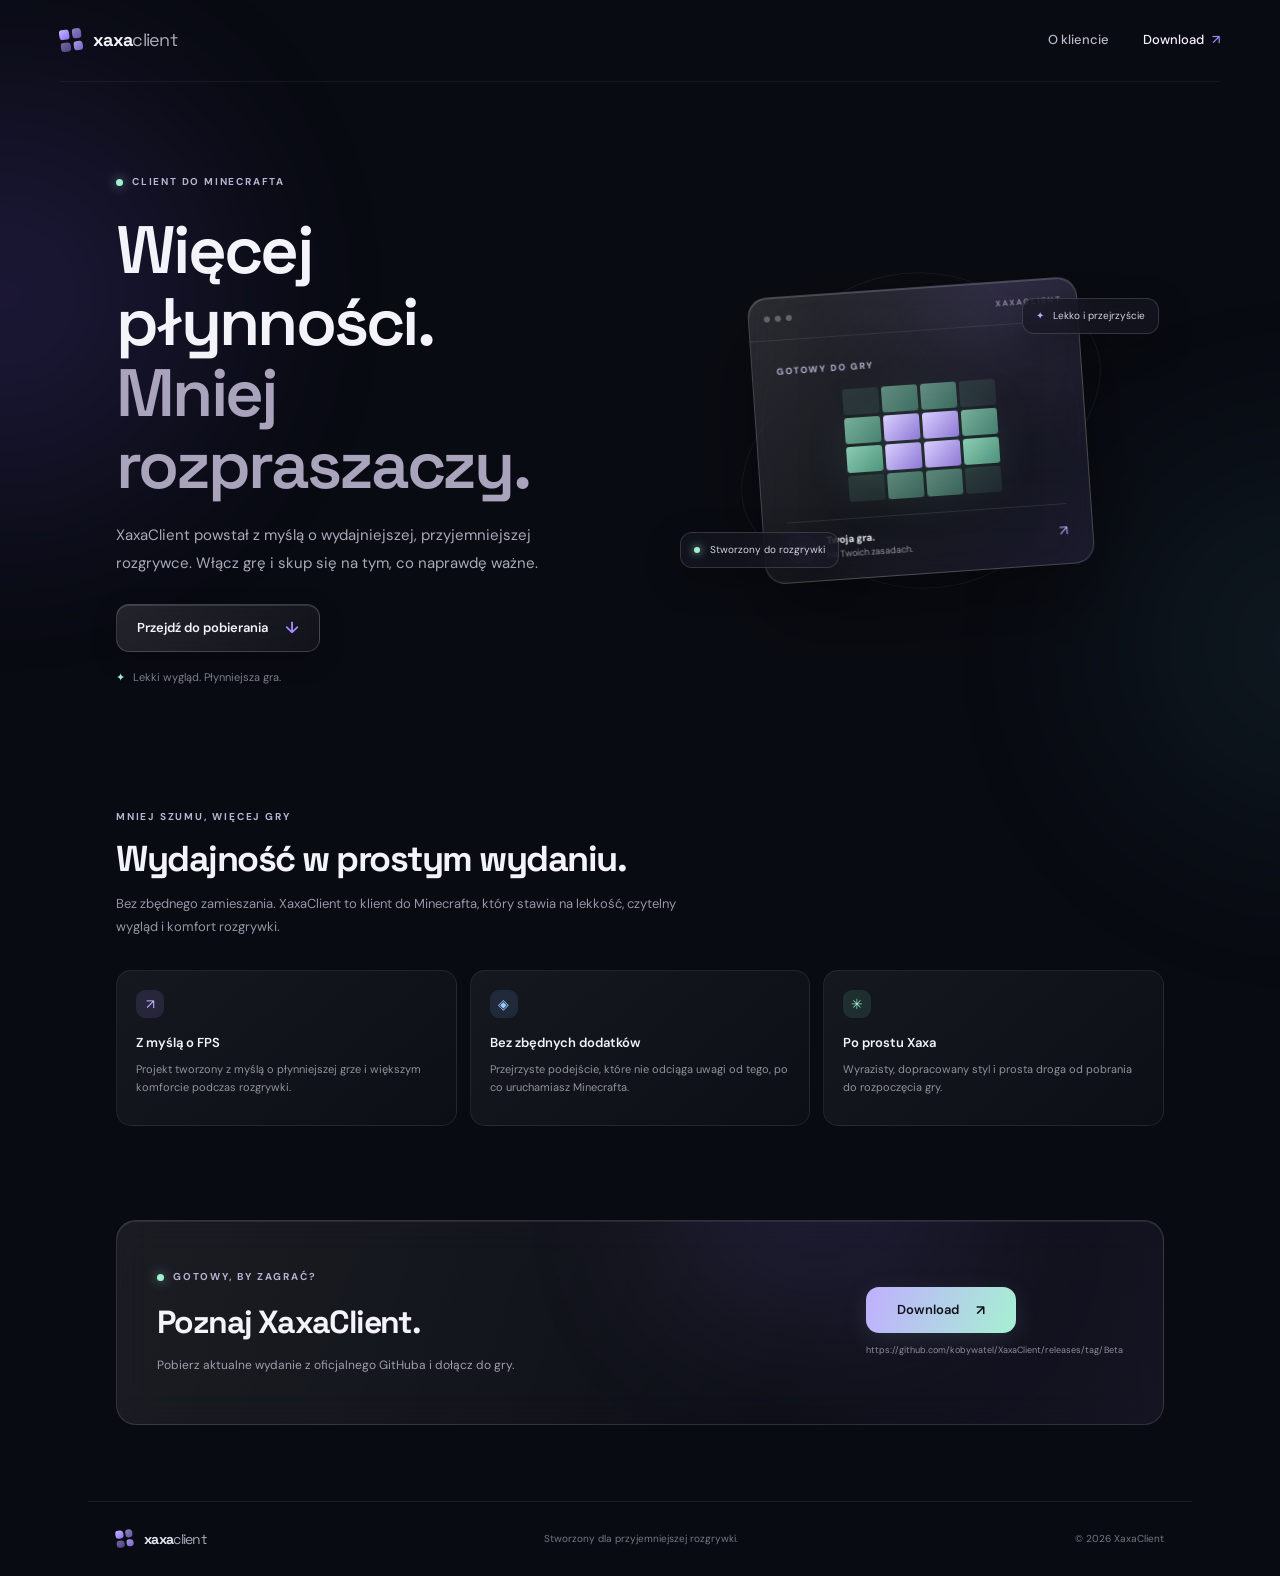
==== index.html @ 5697d846 "Add polished XaxaClient landing page" ====
<!doctype html>
<html lang="pl">
<head>
  <meta charset="utf-8">
  <meta name="viewport" content="width=device-width, initial-scale=1">
  <meta name="theme-color" content="#090b12">
  <meta name="description" content="XaxaClient — lekki client do Minecrafta stworzony z myślą o płynniejszej rozgrywce i wydajności.">
  <title>XaxaClient — płynniejsza strona Minecrafta</title>
  <link rel="preconnect" href="https://fonts.googleapis.com">
  <link rel="preconnect" href="https://fonts.gstatic.com" crossorigin>
  <link href="https://fonts.googleapis.com/css2?family=DM+Sans:wght@400;500;600;700&family=Space+Grotesk:wght@400;500;600;700&display=swap" rel="stylesheet">
  <link rel="stylesheet" href="styles.css">
</head>
<body>
  <div class="ambient ambient-one" aria-hidden="true"></div>
  <div class="ambient ambient-two" aria-hidden="true"></div>

  <header class="topbar">
    <a class="brand" href="#home" aria-label="XaxaClient — strona główna">
      <span class="brand-mark" aria-hidden="true"><span></span><span></span><span></span><span></span></span>
      <span>xaxa<span class="brand-light">client</span></span>
    </a>
    <nav class="navigation" aria-label="Nawigacja główna">
      <a href="#about">O kliencie</a>
      <a class="nav-download" href="#download">Download <span aria-hidden="true">↗</span></a>
    </nav>
  </header>

  <main id="home">
    <section class="hero page-wrap" aria-labelledby="hero-title">
      <div class="hero-copy">
        <div class="eyebrow"><span class="status-dot"></span> CLIENT DO MINECRAFTA</div>
        <h1 id="hero-title">Więcej płynności.<br><span>Mniej rozpraszaczy.</span></h1>
        <p class="hero-description">XaxaClient powstał z myślą o wydajniejszej, przyjemniejszej rozgrywce. Włącz grę i skup się na tym, co naprawdę ważne.</p>
        <a class="button button-glass" href="#download">Przejdź do pobierania <span aria-hidden="true">↓</span></a>
        <p class="hero-note"><span aria-hidden="true">✦</span> Lekki wygląd. Płynniejsza gra.</p>
      </div>

      <div class="visual" aria-label="Abstrakcyjna ilustracja interfejsu XaxaClient">
        <div class="orbit orbit-a"></div>
        <div class="orbit orbit-b"></div>
        <div class="glass-card">
          <div class="window-bar"><span></span><span></span><span></span><div class="window-label">XAXACLIENT</div></div>
          <div class="card-content">
            <div class="mini-kicker">GOTOWY DO GRY</div>
            <div class="pixel-art" aria-hidden="true">
              <span class="pixel p1"></span><span class="pixel p2"></span><span class="pixel p3"></span><span class="pixel p4"></span>
              <span class="pixel p5"></span><span class="pixel p6"></span><span class="pixel p7"></span><span class="pixel p8"></span>
              <span class="pixel p9"></span><span class="pixel p10"></span><span class="pixel p11"></span><span class="pixel p12"></span>
              <span class="pixel p13"></span><span class="pixel p14"></span><span class="pixel p15"></span><span class="pixel p16"></span>
            </div>
            <div class="card-caption"><span class="caption-icon">✳</span><span><strong>Twoja gra.</strong><br>Na Twoich zasadach.</span><span class="caption-arrow">↗</span></div>
          </div>
        </div>
        <div class="float-chip chip-top"><span class="chip-spark">✦</span> Lekko i przejrzyście</div>
        <div class="float-chip chip-bottom"><span class="chip-dot"></span> Stworzony do rozgrywki</div>
      </div>
    </section>

    <section class="about page-wrap" id="about" aria-labelledby="about-title">
      <div class="section-heading">
        <div class="eyebrow">MNIEJ SZUMU, WIĘCEJ GRY</div>
        <h2 id="about-title">Wydajność w prostym wydaniu.</h2>
        <p>Bez zbędnego zamieszania. XaxaClient to klient do Minecrafta, który stawia na lekkość, czytelny wygląd i komfort rozgrywki.</p>
      </div>
      <div class="feature-grid">
        <article class="feature-card"><span class="feature-icon icon-purple">↗</span><h3>Z myślą o FPS</h3><p>Projekt tworzony z myślą o płynniejszej grze i większym komforcie podczas rozgrywki.</p></article>
        <article class="feature-card"><span class="feature-icon icon-blue">◈</span><h3>Bez zbędnych dodatków</h3><p>Przejrzyste podejście, które nie odciąga uwagi od tego, po co uruchamiasz Minecrafta.</p></article>
        <article class="feature-card"><span class="feature-icon icon-green">✳</span><h3>Po prostu Xaxa</h3><p>Wyrazisty, dopracowany styl i prosta droga od pobrania do rozpoczęcia gry.</p></article>
      </div>
    </section>

    <section class="download-section page-wrap" id="download" aria-labelledby="download-title">
      <div class="download-panel">
        <div class="download-glow" aria-hidden="true"></div>
        <div class="download-copy">
          <div class="eyebrow"><span class="status-dot"></span> GOTOWY, BY ZAGRAĆ?</div>
          <h2 id="download-title">Poznaj XaxaClient.</h2>
          <p>Pobierz aktualne wydanie z oficjalnego GitHuba i dołącz do gry.</p>
        </div>
        <div class="download-action">
          <a class="button button-primary" href="https://github.com/kobywatel/XaxaClient/releases/tag/Beta" target="_blank" rel="noopener noreferrer">Download <span aria-hidden="true">↗</span></a>
          <a class="release-link" href="https://github.com/kobywatel/XaxaClient/releases/tag/Beta" target="_blank" rel="noopener noreferrer">https://github.com/kobywatel/XaxaClient/releases/tag/Beta</a>
        </div>
      </div>
    </section>
  </main>

  <footer class="footer page-wrap"><a class="brand footer-brand" href="#home"><span class="brand-mark" aria-hidden="true"><span></span><span></span><span></span><span></span></span><span>xaxa<span class="brand-light">client</span></span></a><span>Stworzony dla przyjemniejszej rozgrywki.</span><span>© 2026 XaxaClient</span></footer>
</body>
</html>
---- styles.css ----
@import url('https://fonts.googleapis.com/css2?family=DM+Sans:wght@400;500;600;700&family=Space+Grotesk:wght@400;500;600;700&display=swap');

:root{color-scheme:dark;--bg:#090b12;--text:#f4f3fa;--muted:#a3a2b3;--line:rgba(255,255,255,.09);--violet:#a88bff;--mint:#a1f2cf}
*{box-sizing:border-box}
html{scroll-behavior:smooth;scroll-padding-top:100px}
body{margin:0;min-width:320px;background:var(--bg);color:var(--text);font-family:'DM Sans',sans-serif;line-height:1.6;overflow-x:hidden}
body::before{position:fixed;inset:0;z-index:-1;background-image:radial-gradient(rgba(255,255,255,.1) .65px,transparent .65px);background-size:22px 22px;opacity:.14;content:"";pointer-events:none}
a{color:inherit;text-decoration:none}
.ambient{position:absolute;z-index:-1;pointer-events:none;filter:blur(100px);border-radius:50%;opacity:.18}
.ambient-one{width:410px;height:410px;background:#7254da;top:90px;left:-200px}
.ambient-two{width:370px;height:370px;background:#397c88;top:460px;right:-210px;opacity:.12}
.topbar{height:82px;max-width:1160px;margin:auto;padding:0 28px;display:flex;align-items:center;justify-content:space-between;border-bottom:1px solid rgba(255,255,255,.055)}
.brand{display:inline-flex;align-items:center;gap:11px;font-family:'Space Grotesk',sans-serif;font-size:18px;font-weight:700;letter-spacing:-.7px}
.brand-light{font-weight:400;color:#aaa9b9}
.brand-mark{width:22px;height:22px;display:grid;grid-template-columns:repeat(2,1fr);gap:3px;transform:rotate(-8deg)}
.brand-mark span{background:linear-gradient(145deg,#c8b7ff,#8970ef);border-radius:3px}.brand-mark span:nth-child(2){opacity:.7}.brand-mark span:nth-child(3){opacity:.55}.brand-mark span:nth-child(4){opacity:.85}
.navigation{display:flex;gap:34px;align-items:center;color:#b9b8c6;font-size:13px;font-weight:500}.navigation a{transition:color .2s}.navigation a:hover{color:white}.navigation .nav-download{color:#f5f2ff}.nav-download span{margin-left:5px;color:var(--violet)}
.page-wrap{max-width:1104px;margin-left:auto;margin-right:auto;padding-left:28px;padding-right:28px}
.hero{min-height:570px;padding-top:92px;padding-bottom:75px;display:grid;grid-template-columns:1fr .95fr;align-items:center;gap:50px}
.hero-copy{position:relative;z-index:1}.eyebrow{display:flex;align-items:center;gap:9px;color:#b9b2d1;font-size:10px;font-weight:700;letter-spacing:1.8px}.status-dot{width:7px;height:7px;border-radius:50%;background:#a1f2cf;box-shadow:0 0 12px rgba(161,242,207,.7)}
h1,h2,h3,p{margin-top:0}h1,h2{font-family:'Space Grotesk',sans-serif;letter-spacing:-2.7px}
h1{font-size:clamp(44px,6vw,67px);line-height:1.07;margin:25px 0 20px;font-weight:600}h1 span{color:#aaa3bc}
.hero-description{max-width:440px;color:#aaa9b8;font-size:15px;line-height:1.85;margin-bottom:27px}
.button{height:48px;padding:0 20px;display:inline-flex;justify-content:center;align-items:center;gap:17px;border-radius:13px;font-size:13px;font-weight:600;transition:transform .2s,box-shadow .2s,background .2s}.button:hover{transform:translateY(-2px)}.button-glass{border:1px solid rgba(255,255,255,.17);background:linear-gradient(130deg,rgba(255,255,255,.11),rgba(255,255,255,.035));box-shadow:inset 0 1px rgba(255,255,255,.12),0 8px 26px rgba(0,0,0,.18);backdrop-filter:blur(18px)}.button-glass span{color:var(--violet);font-size:16px}
.hero-note{margin:17px 0 0;color:#7f7e8d;font-size:11px}.hero-note span{color:var(--mint);margin-right:5px}
.visual{height:360px;position:relative;display:grid;place-items:center}.orbit{position:absolute;border:1px solid rgba(255,255,255,.065);border-radius:50%;transform:rotate(-28deg)}.orbit-a{width:390px;height:220px}.orbit-b{width:320px;height:315px;transform:rotate(34deg)}
.glass-card{position:relative;width:min(330px,90%);min-height:270px;border:1px solid rgba(255,255,255,.19);border-radius:20px;background:linear-gradient(140deg,rgba(255,255,255,.13),rgba(255,255,255,.045) 58%,rgba(159,133,255,.1));box-shadow:0 32px 90px rgba(0,0,0,.42),inset 0 1px rgba(255,255,255,.18);backdrop-filter:blur(22px);transform:rotate(-4deg);overflow:hidden}.glass-card::before{position:absolute;content:"";width:190px;height:190px;top:-105px;right:-40px;background:#a88bff;opacity:.18;filter:blur(65px)}
.window-bar{height:43px;padding:0 15px;display:flex;align-items:center;gap:5px;border-bottom:1px solid rgba(255,255,255,.08)}.window-bar>span{width:6px;height:6px;background:rgba(255,255,255,.28);border-radius:50%}.window-label{margin-left:auto;color:#898798;font-size:8px;font-weight:700;letter-spacing:1.5px}
.card-content{padding:24px 24px 18px}.mini-kicker{font-size:9px;font-weight:700;letter-spacing:1.6px;color:#b9b1d1}
.pixel-art{height:125px;margin:9px auto 10px;display:grid;grid-template-columns:repeat(4,36px);grid-template-rows:repeat(4,26px);gap:3px;justify-content:center;align-content:center;filter:drop-shadow(0 8px 18px rgba(117,192,158,.18))}.pixel{background:linear-gradient(135deg,#a1f2cf,#5aab91);border-radius:3px}.p1,.p4,.p13,.p16{opacity:.12}.p2,.p3{opacity:.52}.p5,.p8{opacity:.68}.p6,.p7,.p10,.p11{background:linear-gradient(135deg,#d9ceff,#8e79d5)}.p9,.p12{opacity:.82}.p14,.p15{opacity:.48}
.card-caption{display:flex;align-items:center;gap:11px;padding-top:12px;border-top:1px solid rgba(255,255,255,.09);font-size:9px;color:#9997a8;line-height:1.5}.caption-icon{width:27px;height:27px;display:grid;place-items:center;background:rgba(168,139,255,.16);border:1px solid rgba(168,139,255,.16);border-radius:9px;color:#c5b4ff;font-size:14px}.card-caption strong{color:#eeedf5;font-size:10px}.caption-arrow{margin-left:auto;font-size:14px;color:#b8a5ff}
.float-chip{position:absolute;padding:9px 13px;border:1px solid rgba(255,255,255,.14);border-radius:12px;background:rgba(22,23,34,.72);box-shadow:0 12px 35px rgba(0,0,0,.25);backdrop-filter:blur(16px);font-size:10px;color:#d4d2df}.chip-top{top:48px;right:5px}.chip-bottom{bottom:42px;left:2px}.chip-spark{color:#c1aaff;margin-right:6px}.chip-dot{width:6px;height:6px;display:inline-block;margin-right:7px;background:var(--mint);border-radius:50%;box-shadow:0 0 9px var(--mint)}
.about{padding-top:47px;padding-bottom:94px}.section-heading{max-width:610px;margin-bottom:31px}.section-heading .eyebrow{margin-bottom:13px}.section-heading h2{font-size:clamp(27px,4vw,36px);line-height:1.2;letter-spacing:-1.5px;margin-bottom:11px}.section-heading>p{max-width:560px;color:#9695a5;font-size:13px;line-height:1.8;margin:0}
.feature-grid{display:grid;grid-template-columns:repeat(3,1fr);gap:13px}.feature-card{min-height:156px;padding:19px 19px 16px;border:1px solid rgba(255,255,255,.08);border-radius:15px;background:linear-gradient(140deg,rgba(255,255,255,.055),rgba(255,255,255,.018));transition:border-color .2s,transform .2s}.feature-card:hover{border-color:rgba(255,255,255,.16);transform:translateY(-3px)}.feature-icon{width:28px;height:28px;display:grid;place-items:center;margin-bottom:15px;border-radius:9px;font-size:14px}.icon-purple{color:#c4b2ff;background:rgba(168,139,255,.13)}.icon-blue{color:#98cbff;background:rgba(105,169,255,.13)}.icon-green{color:#9eebcb;background:rgba(111,222,174,.12)}.feature-card h3{margin-bottom:6px;font-size:13px;font-weight:600}.feature-card p{margin:0;color:#9291a0;font-size:11px;line-height:1.7}
.download-section{padding-bottom:76px}.download-panel{position:relative;min-height:205px;overflow:hidden;padding:38px 40px;display:flex;align-items:center;justify-content:space-between;gap:35px;border:1px solid rgba(255,255,255,.13);border-radius:20px;background:linear-gradient(110deg,rgba(255,255,255,.075),rgba(255,255,255,.025) 65%,rgba(168,139,255,.075));box-shadow:inset 0 1px rgba(255,255,255,.08);backdrop-filter:blur(18px)}.download-glow{position:absolute;width:270px;height:200px;right:20%;top:-120px;background:#9b7aff;filter:blur(90px);opacity:.16;pointer-events:none}.download-copy,.download-action{position:relative;z-index:1}.download-copy .eyebrow{margin-bottom:12px}.download-copy h2{margin-bottom:8px;font-size:32px;letter-spacing:-1.6px}.download-copy p{margin:0;color:#a09eae;font-size:12px}.download-action{display:flex;min-width:220px;align-items:flex-start;flex-direction:column;gap:10px}.button-primary{height:46px;min-width:150px;color:#11121a;background:linear-gradient(110deg,#c0afff,#a6f0d2);box-shadow:0 6px 24px rgba(164,205,203,.13)}.button-primary:hover{box-shadow:0 8px 30px rgba(164,205,203,.25)}.button-primary span{font-size:14px}.release-link{max-width:100%;overflow-wrap:anywhere;color:#8e8d9d;font-size:9px;transition:color .2s}.release-link:hover{color:#d3c7ff}
.footer{min-height:75px;border-top:1px solid rgba(255,255,255,.07);display:flex;align-items:center;justify-content:space-between;gap:18px;color:#777685;font-size:10px}.footer-brand{font-size:14px;color:#e8e6f0}.footer-brand .brand-mark{width:17px;height:17px;gap:2px}
@media(min-width:1200px){.topbar{padding-left:0;padding-right:0}}
@media(max-width:760px){.topbar{height:72px;padding:0 21px}.page-wrap{padding-left:21px;padding-right:21px}.hero{padding-top:68px;padding-bottom:40px;grid-template-columns:1fr;gap:24px}.hero-copy{max-width:540px}.hero-description{font-size:14px}.visual{height:310px;margin-top:3px}.orbit-a{width:340px;height:195px}.orbit-b{width:270px;height:270px}.glass-card{width:300px;min-height:255px}.card-content{padding-top:18px}.pixel-art{height:115px}.chip-top{right:4%}.chip-bottom{left:4%}.about{padding-top:30px;padding-bottom:70px}.feature-grid{grid-template-columns:1fr;gap:10px}.feature-card{min-height:unset;padding:16px;display:grid;grid-template-columns:32px 1fr;column-gap:12px;align-items:center}.feature-icon{grid-row:span 2;margin:0}.feature-card h3{margin:0 0 3px}.feature-card p{grid-column:2}.download-section{padding-bottom:52px}.download-panel{padding:28px 24px;align-items:flex-start;flex-direction:column;gap:23px}.download-copy h2{font-size:29px}.download-action{min-width:unset}.footer{padding-top:18px;padding-bottom:18px;flex-wrap:wrap}.footer>span:nth-child(2){display:none}}
@media(max-width:420px){.navigation{gap:18px;font-size:12px}.brand{font-size:16px}h1{font-size:43px}.visual{height:285px}.glass-card{width:275px}.chip-top{top:28px}.chip-bottom{bottom:27px}.download-panel{padding:25px 20px}}
@media(prefers-reduced-motion:reduce){html{scroll-behavior:auto}*,*::before,*::after{transition:none!important}}
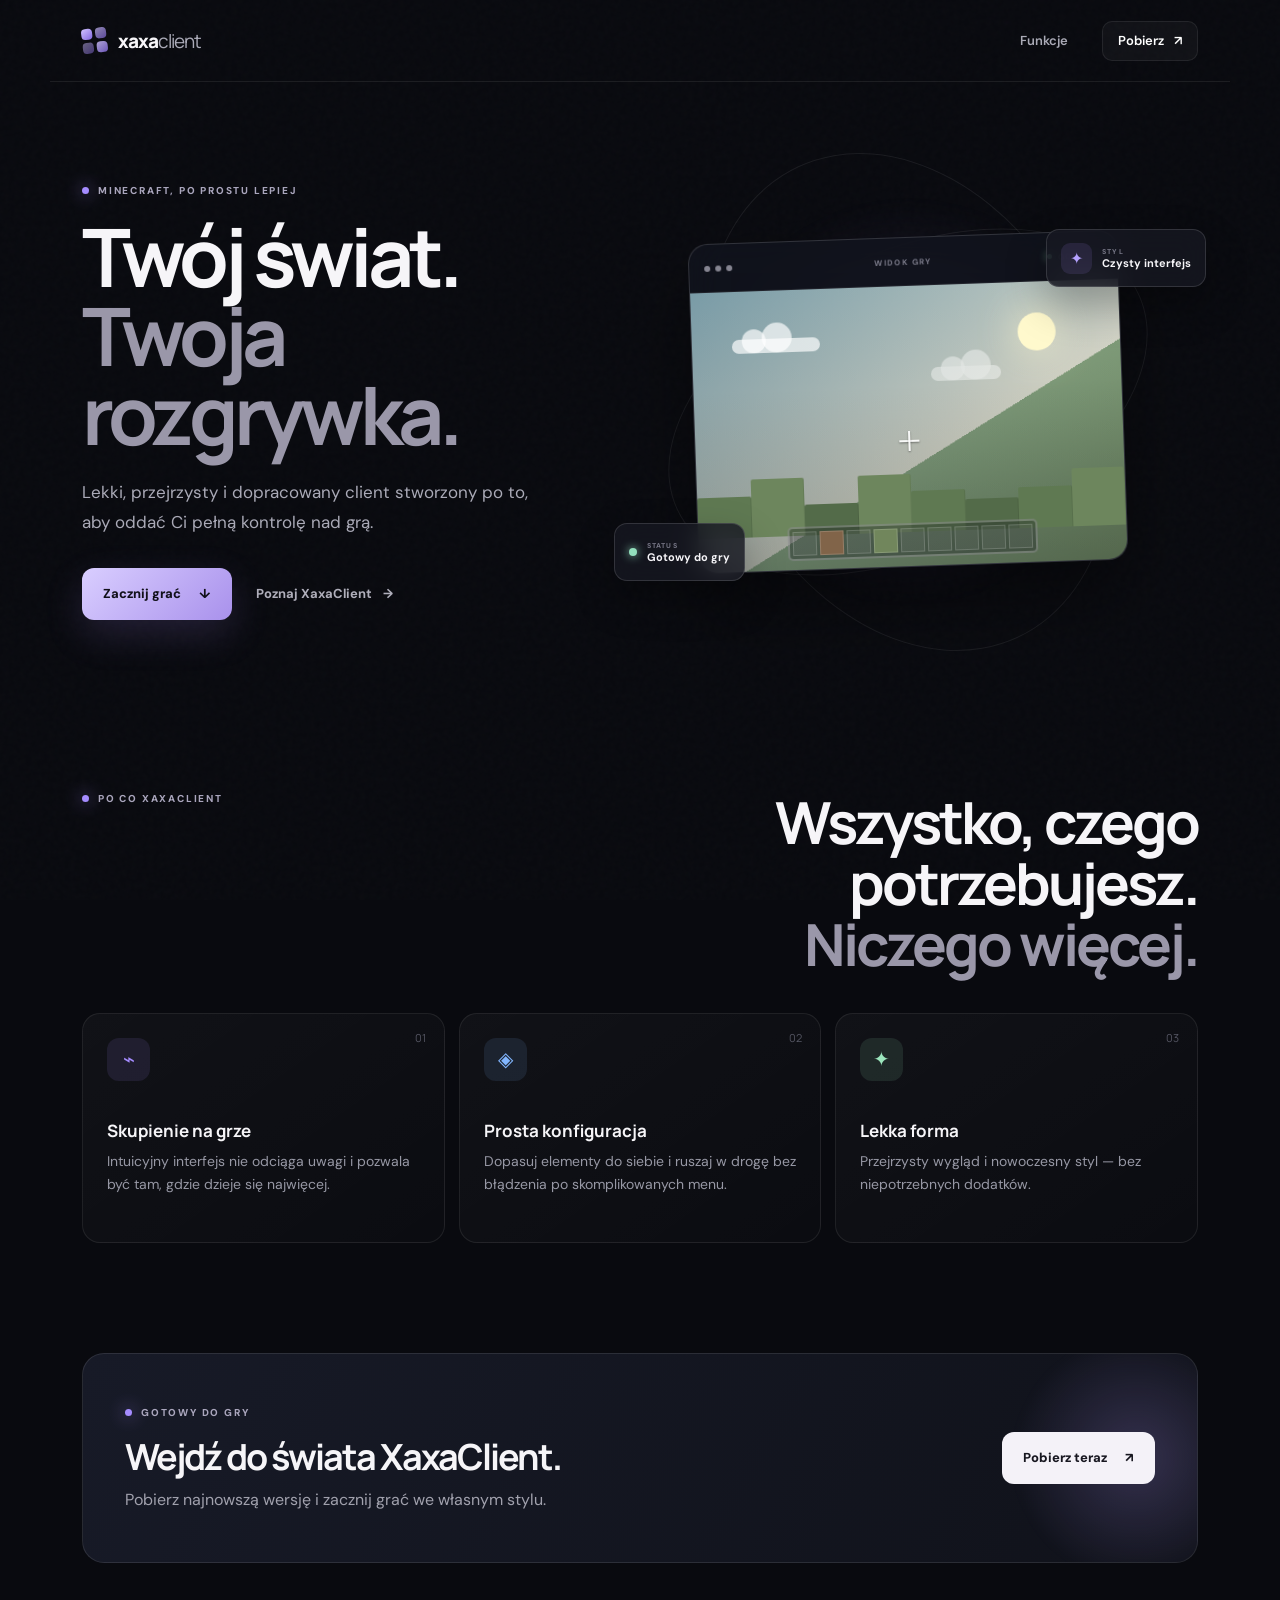
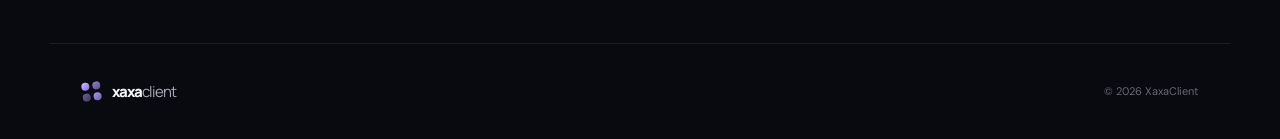
==== commit 377a5c1f: "Redesign XaxaClient website with a polished responsive dark interface and remove visible URL text" ====
--- a/index.html
+++ b/index.html
@@ -3,89 +3,109 @@
 <head>
   <meta charset="utf-8">
   <meta name="viewport" content="width=device-width, initial-scale=1">
-  <meta name="theme-color" content="#090b12">
-  <meta name="description" content="XaxaClient — lekki client do Minecrafta stworzony z myślą o płynniejszej rozgrywce i wydajności.">
-  <title>XaxaClient — płynniejsza strona Minecrafta</title>
-  <link rel="preconnect" href="https://fonts.googleapis.com">
-  <link rel="preconnect" href="https://fonts.gstatic.com" crossorigin>
-  <link href="https://fonts.googleapis.com/css2?family=DM+Sans:wght@400;500;600;700&family=Space+Grotesk:wght@400;500;600;700&display=swap" rel="stylesheet">
+  <meta name="theme-color" content="#090a0f">
+  <meta name="description" content="XaxaClient — nowoczesny, lekki i płynny client do Minecrafta.">
+  <title>XaxaClient</title>
   <link rel="stylesheet" href="styles.css">
 </head>
 <body>
-  <div class="ambient ambient-one" aria-hidden="true"></div>
-  <div class="ambient ambient-two" aria-hidden="true"></div>
-
+  <div class="noise" aria-hidden="true"></div>
   <header class="topbar">
-    <a class="brand" href="#home" aria-label="XaxaClient — strona główna">
-      <span class="brand-mark" aria-hidden="true"><span></span><span></span><span></span><span></span></span>
-      <span>xaxa<span class="brand-light">client</span></span>
+    <a class="brand" href="#top" aria-label="XaxaClient — początek strony">
+      <span class="brand-symbol" aria-hidden="true"><i></i><i></i><i></i><i></i></span>
+      <span>xaxa<span>client</span></span>
     </a>
-    <nav class="navigation" aria-label="Nawigacja główna">
-      <a href="#about">O kliencie</a>
-      <a class="nav-download" href="#download">Download <span aria-hidden="true">↗</span></a>
+    <nav aria-label="Główna nawigacja">
+      <a href="#features">Funkcje</a>
+      <a href="#download" class="nav-cta">Pobierz <span aria-hidden="true">↗</span></a>
     </nav>
   </header>
 
-  <main id="home">
-    <section class="hero page-wrap" aria-labelledby="hero-title">
+  <main id="top">
+    <section class="hero page-shell">
       <div class="hero-copy">
-        <div class="eyebrow"><span class="status-dot"></span> CLIENT DO MINECRAFTA</div>
-        <h1 id="hero-title">Więcej płynności.<br><span>Mniej rozpraszaczy.</span></h1>
-        <p class="hero-description">XaxaClient powstał z myślą o wydajniejszej, przyjemniejszej rozgrywce. Włącz grę i skup się na tym, co naprawdę ważne.</p>
-        <a class="button button-glass" href="#download">Przejdź do pobierania <span aria-hidden="true">↓</span></a>
-        <p class="hero-note"><span aria-hidden="true">✦</span> Lekki wygląd. Płynniejsza gra.</p>
+        <p class="kicker"><span></span> Minecraft, po prostu lepiej</p>
+        <h1>Twój świat.<br><em>Twoja rozgrywka.</em></h1>
+        <p class="hero-lead">Lekki, przejrzysty i dopracowany client stworzony po to, aby oddać Ci pełną kontrolę nad grą.</p>
+        <div class="hero-actions">
+          <a class="button button-primary" href="#download">Zacznij grać <span aria-hidden="true">↓</span></a>
+          <a class="text-button" href="#features">Poznaj XaxaClient <span aria-hidden="true">→</span></a>
+        </div>
       </div>
 
-      <div class="visual" aria-label="Abstrakcyjna ilustracja interfejsu XaxaClient">
-        <div class="orbit orbit-a"></div>
-        <div class="orbit orbit-b"></div>
-        <div class="glass-card">
-          <div class="window-bar"><span></span><span></span><span></span><div class="window-label">XAXACLIENT</div></div>
-          <div class="card-content">
-            <div class="mini-kicker">GOTOWY DO GRY</div>
-            <div class="pixel-art" aria-hidden="true">
-              <span class="pixel p1"></span><span class="pixel p2"></span><span class="pixel p3"></span><span class="pixel p4"></span>
-              <span class="pixel p5"></span><span class="pixel p6"></span><span class="pixel p7"></span><span class="pixel p8"></span>
-              <span class="pixel p9"></span><span class="pixel p10"></span><span class="pixel p11"></span><span class="pixel p12"></span>
-              <span class="pixel p13"></span><span class="pixel p14"></span><span class="pixel p15"></span><span class="pixel p16"></span>
+      <div class="hero-art" aria-label="Podgląd interfejsu XaxaClient">
+        <div class="glow"></div>
+        <div class="orb orb-one"></div>
+        <div class="orb orb-two"></div>
+        <div class="game-window">
+          <div class="window-head">
+            <div class="window-dots"><i></i><i></i><i></i></div>
+            <span>WIDOK GRY</span>
+            <div class="window-status"><i></i> GOTOWY</div>
+          </div>
+          <div class="game-preview">
+            <div class="sky"></div>
+            <div class="sun"></div>
+            <div class="cloud cloud-a"></div>
+            <div class="cloud cloud-b"></div>
+            <div class="terrain"><i></i><i></i><i></i><i></i><i></i><i></i><i></i><i></i></div>
+            <div class="crosshair"><i></i><b></b></div>
+            <div class="hotbar">
+              <span></span><span></span><span></span><span></span><span></span><span></span><span></span><span></span><span></span>
             </div>
-            <div class="card-caption"><span class="caption-icon">✳</span><span><strong>Twoja gra.</strong><br>Na Twoich zasadach.</span><span class="caption-arrow">↗</span></div>
           </div>
         </div>
-        <div class="float-chip chip-top"><span class="chip-spark">✦</span> Lekko i przejrzyście</div>
-        <div class="float-chip chip-bottom"><span class="chip-dot"></span> Stworzony do rozgrywki</div>
+        <div class="float-card float-top"><span>✦</span><div><small>STYL</small><strong>Czysty interfejs</strong></div></div>
+        <div class="float-card float-bottom"><i></i><div><small>STATUS</small><strong>Gotowy do gry</strong></div></div>
       </div>
     </section>
 
-    <section class="about page-wrap" id="about" aria-labelledby="about-title">
-      <div class="section-heading">
-        <div class="eyebrow">MNIEJ SZUMU, WIĘCEJ GRY</div>
-        <h2 id="about-title">Wydajność w prostym wydaniu.</h2>
-        <p>Bez zbędnego zamieszania. XaxaClient to klient do Minecrafta, który stawia na lekkość, czytelny wygląd i komfort rozgrywki.</p>
+    <section class="features page-shell" id="features">
+      <div class="section-intro">
+        <p class="kicker"><span></span> Po co XaxaClient</p>
+        <h2>Wszystko, czego potrzebujesz.<br><em>Niczego więcej.</em></h2>
       </div>
       <div class="feature-grid">
-        <article class="feature-card"><span class="feature-icon icon-purple">↗</span><h3>Z myślą o FPS</h3><p>Projekt tworzony z myślą o płynniejszej grze i większym komforcie podczas rozgrywki.</p></article>
-        <article class="feature-card"><span class="feature-icon icon-blue">◈</span><h3>Bez zbędnych dodatków</h3><p>Przejrzyste podejście, które nie odciąga uwagi od tego, po co uruchamiasz Minecrafta.</p></article>
-        <article class="feature-card"><span class="feature-icon icon-green">✳</span><h3>Po prostu Xaxa</h3><p>Wyrazisty, dopracowany styl i prosta droga od pobrania do rozpoczęcia gry.</p></article>
+        <article>
+          <div class="feature-number">01</div>
+          <div class="feature-icon violet">⌁</div>
+          <h3>Skupienie na grze</h3>
+          <p>Intuicyjny interfejs nie odciąga uwagi i pozwala być tam, gdzie dzieje się najwięcej.</p>
+        </article>
+        <article>
+          <div class="feature-number">02</div>
+          <div class="feature-icon blue">◈</div>
+          <h3>Prosta konfiguracja</h3>
+          <p>Dopasuj elementy do siebie i ruszaj w drogę bez błądzenia po skomplikowanych menu.</p>
+        </article>
+        <article>
+          <div class="feature-number">03</div>
+          <div class="feature-icon green">✦</div>
+          <h3>Lekka forma</h3>
+          <p>Przejrzysty wygląd i nowoczesny styl — bez niepotrzebnych dodatków.</p>
+        </article>
       </div>
     </section>
 
-    <section class="download-section page-wrap" id="download" aria-labelledby="download-title">
-      <div class="download-panel">
-        <div class="download-glow" aria-hidden="true"></div>
-        <div class="download-copy">
-          <div class="eyebrow"><span class="status-dot"></span> GOTOWY, BY ZAGRAĆ?</div>
-          <h2 id="download-title">Poznaj XaxaClient.</h2>
-          <p>Pobierz aktualne wydanie z oficjalnego GitHuba i dołącz do gry.</p>
+    <section class="download page-shell" id="download">
+      <div class="download-card">
+        <div class="download-orb" aria-hidden="true"></div>
+        <div>
+          <p class="kicker"><span></span> Gotowy do gry</p>
+          <h2>Wejdź do świata XaxaClient.</h2>
+          <p>Pobierz najnowszą wersję i zacznij grać we własnym stylu.</p>
         </div>
-        <div class="download-action">
-          <a class="button button-primary" href="https://github.com/kobywatel/XaxaClient/releases/tag/Beta" target="_blank" rel="noopener noreferrer">Download <span aria-hidden="true">↗</span></a>
-          <a class="release-link" href="https://github.com/kobywatel/XaxaClient/releases/tag/Beta" target="_blank" rel="noopener noreferrer">https://github.com/kobywatel/XaxaClient/releases/tag/Beta</a>
-        </div>
+        <a class="button button-light" href="https://github.com/kobywatel/XaxaClient/releases/tag/Beta">Pobierz teraz <span aria-hidden="true">↗</span></a>
       </div>
     </section>
   </main>
 
-  <footer class="footer page-wrap"><a class="brand footer-brand" href="#home"><span class="brand-mark" aria-hidden="true"><span></span><span></span><span></span><span></span></span><span>xaxa<span class="brand-light">client</span></span></a><span>Stworzony dla przyjemniejszej rozgrywki.</span><span>© 2026 XaxaClient</span></footer>
+  <footer class="page-shell">
+    <a class="brand footer-brand" href="#top">
+      <span class="brand-symbol" aria-hidden="true"><i></i><i></i><i></i><i></i></span>
+      <span>xaxa<span>client</span></span>
+    </a>
+    <p>© 2026 XaxaClient</p>
+  </footer>
 </body>
 </html>
--- a/styles.css
+++ b/styles.css
@@ -1,40 +1,11 @@
-@import url('https://fonts.googleapis.com/css2?family=DM+Sans:wght@400;500;600;700&family=Space+Grotesk:wght@400;500;600;700&display=swap');
-
-:root{color-scheme:dark;--bg:#090b12;--text:#f4f3fa;--muted:#a3a2b3;--line:rgba(255,255,255,.09);--violet:#a88bff;--mint:#a1f2cf}
-*{box-sizing:border-box}
-html{scroll-behavior:smooth;scroll-padding-top:100px}
-body{margin:0;min-width:320px;background:var(--bg);color:var(--text);font-family:'DM Sans',sans-serif;line-height:1.6;overflow-x:hidden}
-body::before{position:fixed;inset:0;z-index:-1;background-image:radial-gradient(rgba(255,255,255,.1) .65px,transparent .65px);background-size:22px 22px;opacity:.14;content:"";pointer-events:none}
-a{color:inherit;text-decoration:none}
-.ambient{position:absolute;z-index:-1;pointer-events:none;filter:blur(100px);border-radius:50%;opacity:.18}
-.ambient-one{width:410px;height:410px;background:#7254da;top:90px;left:-200px}
-.ambient-two{width:370px;height:370px;background:#397c88;top:460px;right:-210px;opacity:.12}
-.topbar{height:82px;max-width:1160px;margin:auto;padding:0 28px;display:flex;align-items:center;justify-content:space-between;border-bottom:1px solid rgba(255,255,255,.055)}
-.brand{display:inline-flex;align-items:center;gap:11px;font-family:'Space Grotesk',sans-serif;font-size:18px;font-weight:700;letter-spacing:-.7px}
-.brand-light{font-weight:400;color:#aaa9b9}
-.brand-mark{width:22px;height:22px;display:grid;grid-template-columns:repeat(2,1fr);gap:3px;transform:rotate(-8deg)}
-.brand-mark span{background:linear-gradient(145deg,#c8b7ff,#8970ef);border-radius:3px}.brand-mark span:nth-child(2){opacity:.7}.brand-mark span:nth-child(3){opacity:.55}.brand-mark span:nth-child(4){opacity:.85}
-.navigation{display:flex;gap:34px;align-items:center;color:#b9b8c6;font-size:13px;font-weight:500}.navigation a{transition:color .2s}.navigation a:hover{color:white}.navigation .nav-download{color:#f5f2ff}.nav-download span{margin-left:5px;color:var(--violet)}
-.page-wrap{max-width:1104px;margin-left:auto;margin-right:auto;padding-left:28px;padding-right:28px}
-.hero{min-height:570px;padding-top:92px;padding-bottom:75px;display:grid;grid-template-columns:1fr .95fr;align-items:center;gap:50px}
-.hero-copy{position:relative;z-index:1}.eyebrow{display:flex;align-items:center;gap:9px;color:#b9b2d1;font-size:10px;font-weight:700;letter-spacing:1.8px}.status-dot{width:7px;height:7px;border-radius:50%;background:#a1f2cf;box-shadow:0 0 12px rgba(161,242,207,.7)}
-h1,h2,h3,p{margin-top:0}h1,h2{font-family:'Space Grotesk',sans-serif;letter-spacing:-2.7px}
-h1{font-size:clamp(44px,6vw,67px);line-height:1.07;margin:25px 0 20px;font-weight:600}h1 span{color:#aaa3bc}
-.hero-description{max-width:440px;color:#aaa9b8;font-size:15px;line-height:1.85;margin-bottom:27px}
-.button{height:48px;padding:0 20px;display:inline-flex;justify-content:center;align-items:center;gap:17px;border-radius:13px;font-size:13px;font-weight:600;transition:transform .2s,box-shadow .2s,background .2s}.button:hover{transform:translateY(-2px)}.button-glass{border:1px solid rgba(255,255,255,.17);background:linear-gradient(130deg,rgba(255,255,255,.11),rgba(255,255,255,.035));box-shadow:inset 0 1px rgba(255,255,255,.12),0 8px 26px rgba(0,0,0,.18);backdrop-filter:blur(18px)}.button-glass span{color:var(--violet);font-size:16px}
-.hero-note{margin:17px 0 0;color:#7f7e8d;font-size:11px}.hero-note span{color:var(--mint);margin-right:5px}
-.visual{height:360px;position:relative;display:grid;place-items:center}.orbit{position:absolute;border:1px solid rgba(255,255,255,.065);border-radius:50%;transform:rotate(-28deg)}.orbit-a{width:390px;height:220px}.orbit-b{width:320px;height:315px;transform:rotate(34deg)}
-.glass-card{position:relative;width:min(330px,90%);min-height:270px;border:1px solid rgba(255,255,255,.19);border-radius:20px;background:linear-gradient(140deg,rgba(255,255,255,.13),rgba(255,255,255,.045) 58%,rgba(159,133,255,.1));box-shadow:0 32px 90px rgba(0,0,0,.42),inset 0 1px rgba(255,255,255,.18);backdrop-filter:blur(22px);transform:rotate(-4deg);overflow:hidden}.glass-card::before{position:absolute;content:"";width:190px;height:190px;top:-105px;right:-40px;background:#a88bff;opacity:.18;filter:blur(65px)}
-.window-bar{height:43px;padding:0 15px;display:flex;align-items:center;gap:5px;border-bottom:1px solid rgba(255,255,255,.08)}.window-bar>span{width:6px;height:6px;background:rgba(255,255,255,.28);border-radius:50%}.window-label{margin-left:auto;color:#898798;font-size:8px;font-weight:700;letter-spacing:1.5px}
-.card-content{padding:24px 24px 18px}.mini-kicker{font-size:9px;font-weight:700;letter-spacing:1.6px;color:#b9b1d1}
-.pixel-art{height:125px;margin:9px auto 10px;display:grid;grid-template-columns:repeat(4,36px);grid-template-rows:repeat(4,26px);gap:3px;justify-content:center;align-content:center;filter:drop-shadow(0 8px 18px rgba(117,192,158,.18))}.pixel{background:linear-gradient(135deg,#a1f2cf,#5aab91);border-radius:3px}.p1,.p4,.p13,.p16{opacity:.12}.p2,.p3{opacity:.52}.p5,.p8{opacity:.68}.p6,.p7,.p10,.p11{background:linear-gradient(135deg,#d9ceff,#8e79d5)}.p9,.p12{opacity:.82}.p14,.p15{opacity:.48}
-.card-caption{display:flex;align-items:center;gap:11px;padding-top:12px;border-top:1px solid rgba(255,255,255,.09);font-size:9px;color:#9997a8;line-height:1.5}.caption-icon{width:27px;height:27px;display:grid;place-items:center;background:rgba(168,139,255,.16);border:1px solid rgba(168,139,255,.16);border-radius:9px;color:#c5b4ff;font-size:14px}.card-caption strong{color:#eeedf5;font-size:10px}.caption-arrow{margin-left:auto;font-size:14px;color:#b8a5ff}
-.float-chip{position:absolute;padding:9px 13px;border:1px solid rgba(255,255,255,.14);border-radius:12px;background:rgba(22,23,34,.72);box-shadow:0 12px 35px rgba(0,0,0,.25);backdrop-filter:blur(16px);font-size:10px;color:#d4d2df}.chip-top{top:48px;right:5px}.chip-bottom{bottom:42px;left:2px}.chip-spark{color:#c1aaff;margin-right:6px}.chip-dot{width:6px;height:6px;display:inline-block;margin-right:7px;background:var(--mint);border-radius:50%;box-shadow:0 0 9px var(--mint)}
-.about{padding-top:47px;padding-bottom:94px}.section-heading{max-width:610px;margin-bottom:31px}.section-heading .eyebrow{margin-bottom:13px}.section-heading h2{font-size:clamp(27px,4vw,36px);line-height:1.2;letter-spacing:-1.5px;margin-bottom:11px}.section-heading>p{max-width:560px;color:#9695a5;font-size:13px;line-height:1.8;margin:0}
-.feature-grid{display:grid;grid-template-columns:repeat(3,1fr);gap:13px}.feature-card{min-height:156px;padding:19px 19px 16px;border:1px solid rgba(255,255,255,.08);border-radius:15px;background:linear-gradient(140deg,rgba(255,255,255,.055),rgba(255,255,255,.018));transition:border-color .2s,transform .2s}.feature-card:hover{border-color:rgba(255,255,255,.16);transform:translateY(-3px)}.feature-icon{width:28px;height:28px;display:grid;place-items:center;margin-bottom:15px;border-radius:9px;font-size:14px}.icon-purple{color:#c4b2ff;background:rgba(168,139,255,.13)}.icon-blue{color:#98cbff;background:rgba(105,169,255,.13)}.icon-green{color:#9eebcb;background:rgba(111,222,174,.12)}.feature-card h3{margin-bottom:6px;font-size:13px;font-weight:600}.feature-card p{margin:0;color:#9291a0;font-size:11px;line-height:1.7}
-.download-section{padding-bottom:76px}.download-panel{position:relative;min-height:205px;overflow:hidden;padding:38px 40px;display:flex;align-items:center;justify-content:space-between;gap:35px;border:1px solid rgba(255,255,255,.13);border-radius:20px;background:linear-gradient(110deg,rgba(255,255,255,.075),rgba(255,255,255,.025) 65%,rgba(168,139,255,.075));box-shadow:inset 0 1px rgba(255,255,255,.08);backdrop-filter:blur(18px)}.download-glow{position:absolute;width:270px;height:200px;right:20%;top:-120px;background:#9b7aff;filter:blur(90px);opacity:.16;pointer-events:none}.download-copy,.download-action{position:relative;z-index:1}.download-copy .eyebrow{margin-bottom:12px}.download-copy h2{margin-bottom:8px;font-size:32px;letter-spacing:-1.6px}.download-copy p{margin:0;color:#a09eae;font-size:12px}.download-action{display:flex;min-width:220px;align-items:flex-start;flex-direction:column;gap:10px}.button-primary{height:46px;min-width:150px;color:#11121a;background:linear-gradient(110deg,#c0afff,#a6f0d2);box-shadow:0 6px 24px rgba(164,205,203,.13)}.button-primary:hover{box-shadow:0 8px 30px rgba(164,205,203,.25)}.button-primary span{font-size:14px}.release-link{max-width:100%;overflow-wrap:anywhere;color:#8e8d9d;font-size:9px;transition:color .2s}.release-link:hover{color:#d3c7ff}
-.footer{min-height:75px;border-top:1px solid rgba(255,255,255,.07);display:flex;align-items:center;justify-content:space-between;gap:18px;color:#777685;font-size:10px}.footer-brand{font-size:14px;color:#e8e6f0}.footer-brand .brand-mark{width:17px;height:17px;gap:2px}
-@media(min-width:1200px){.topbar{padding-left:0;padding-right:0}}
-@media(max-width:760px){.topbar{height:72px;padding:0 21px}.page-wrap{padding-left:21px;padding-right:21px}.hero{padding-top:68px;padding-bottom:40px;grid-template-columns:1fr;gap:24px}.hero-copy{max-width:540px}.hero-description{font-size:14px}.visual{height:310px;margin-top:3px}.orbit-a{width:340px;height:195px}.orbit-b{width:270px;height:270px}.glass-card{width:300px;min-height:255px}.card-content{padding-top:18px}.pixel-art{height:115px}.chip-top{right:4%}.chip-bottom{left:4%}.about{padding-top:30px;padding-bottom:70px}.feature-grid{grid-template-columns:1fr;gap:10px}.feature-card{min-height:unset;padding:16px;display:grid;grid-template-columns:32px 1fr;column-gap:12px;align-items:center}.feature-icon{grid-row:span 2;margin:0}.feature-card h3{margin:0 0 3px}.feature-card p{grid-column:2}.download-section{padding-bottom:52px}.download-panel{padding:28px 24px;align-items:flex-start;flex-direction:column;gap:23px}.download-copy h2{font-size:29px}.download-action{min-width:unset}.footer{padding-top:18px;padding-bottom:18px;flex-wrap:wrap}.footer>span:nth-child(2){display:none}}
-@media(max-width:420px){.navigation{gap:18px;font-size:12px}.brand{font-size:16px}h1{font-size:43px}.visual{height:285px}.glass-card{width:275px}.chip-top{top:28px}.chip-bottom{bottom:27px}.download-panel{padding:25px 20px}}
-@media(prefers-reduced-motion:reduce){html{scroll-behavior:auto}*,*::before,*::after{transition:none!important}}
+@import url('https://fonts.googleapis.com/css2?family=DM+Sans:wght:wght@400;500;600;700&family=Manrope:wght@400;500;600;700;800&display=swap');
+:root{--bg:#090a0f;--panel:#11131b;--text:#f6f5f8;--muted:#9a9aa6;--line:rgba(255,255,255,.08);--violet:#a58cff;--blue:#82b6ff;--green:#9ce6bd}
+*{box-sizing:border-box}html{scroll-behavior:smooth}body{margin:0;min-width:320px;overflow-x:hidden;background:var(--bg);color:var(--text);font-family:'DM Sans',sans-serif;-webkit-font-smoothing:antialiased}.noise{position:fixed;inset:0;z-index:-1;opacity:.025;pointer-events:none;background-image:url("data:image/svg+xml,%3Csvg viewBox='0 0 180 180' xmlns='http://www.w3.org/2000/svg'%3E%3Cfilter id='n'%3E%3CfeTurbulence type='fractalNoise' baseFrequency='.9' numOctaves='3' stitchTiles='stitch'/%3E%3C/filter%3E%3Crect width='100%25' height='100%25' filter='url(%23n)' opacity='.8'/%3E%3C/svg%3E")}.page-shell{max-width:1180px;margin-inline:auto;padding-inline:32px}.topbar{height:82px;max-width:1180px;margin:auto;padding-inline:32px;display:flex;align-items:center;justify-content:space-between;border-bottom:1px solid var(--line)}a{color:inherit;text-decoration:none}.brand{display:flex;align-items:center;gap:11px;font-family:'Manrope',sans-serif;font-size:19px;font-weight:800;letter-spacing:-1px}.brand>span:last-child>span{font-weight:400;color:#aaaab7}.brand-symbol{width:25px;height:25px;display:grid;grid-template-columns:repeat(2,1fr);gap:3px;transform:rotate(-7deg)}.brand-symbol i{border-radius:4px;background:linear-gradient(145deg,#d1c3ff,#8368df)}.brand-symbol i:nth-child(2){opacity:.68}.brand-symbol i:nth-child(3){opacity:.48}.brand-symbol i:nth-child(4){opacity:.82}nav{display:flex;align-items:center;gap:34px;font-size:13px;font-weight:600;color:#aaaab6}nav a{transition:.2s}nav>a:hover{color:#fff}.nav-cta{height:40px;padding:0 15px;display:flex;align-items:center;gap:10px;border:1px solid var(--line);border-radius:10px;color:#fff;background:rgba(255,255,255,.035)}
+.hero{min-height:640px;display:grid;grid-template-columns:48% 52%;align-items:center}.kicker{display:flex;align-items:center;gap:9px;margin:0 0 20px;color:#aaa6bd;font-size:10px;font-weight:800;letter-spacing:1.8px;text-transform:uppercase}.kicker>span{width:7px;height:7px;border-radius:50%;background:var(--violet);box-shadow:0 0 18px var(--violet)}h1,h2,h3,p{margin-top:0}h1,h2,h3{font-family:'Manrope',sans-serif}h1{margin:0 0 24px;font-size:clamp(56px,6.3vw,82px);line-height:.98;letter-spacing:-5px}h1 em,h2 em{color:#9a97a9;font-style:normal}.hero-lead{max-width:470px;margin-bottom:30px;color:#aaaab7;font-size:17px;line-height:1.75}.hero-actions{display:flex;align-items:center;gap:24px}.button{height:52px;padding:0 21px;border-radius:12px;display:inline-flex;align-items:center;justify-content:center;gap:18px;font-size:13px;font-weight:800;transition:transform .2s,box-shadow .2s}.button:hover{transform:translateY(-2px)}.button-primary{color:#111019;background:linear-gradient(135deg,#d9ceff,#a991ec);box-shadow:0 14px 38px rgba(157,130,229,.18)}.text-button{font-size:13px;font-weight:700;color:#b0afbb}.text-button span{margin-left:8px;transition:margin .2s}.text-button:hover span{margin-left:13px}
+.hero-art{height:510px;position:relative;display:grid;place-items:center}.glow{position:absolute;width:420px;height:420px;border-radius:50%;background:radial-gradient(circle,rgba(143,118,226,.19),transparent 68%);filter:blur(8px)}.orb{position:absolute;border:1px solid rgba(255,255,255,.07);border-radius:50%;transform:rotate(-25deg)}.orb-one{width:510px;height:300px}.orb-two{width:380px;height:520px}.game-window{position:absolute;width:min(430px,84%);height:330px;border:1px solid rgba(255,255,255,.14);border-radius:20px;overflow:hidden;background:rgba(17,19,29,.82);box-shadow:0 35px 80px rgba(0,0,0,.42);backdrop-filter:blur(18px);transform:rotate(-2deg)}.window-head{height:48px;padding:0 15px;display:grid;grid-template-columns:1fr auto 1fr;align-items:center;border-bottom:1px solid rgba(255,255,255,.07);color:#777786;font-size:8px;font-weight:800;letter-spacing:1.4px}.window-dots{display:flex;gap:5px}.window-dots i{width:6px;height:6px;border-radius:50%;background:#858591}.window-status{justify-self:end;display:flex;align-items:center;gap:6px}.window-status i{width:5px;height:5px;border-radius:50%;background:#91dfb5;box-shadow:0 0 8px #91dfb5}.game-preview{height:282px;position:relative;overflow:hidden}.sky{position:absolute;inset:0;background:linear-gradient(150deg,#8bb1bd 0%,#d1d2c5 58%,#7e9a78 58%,#5f7556 100%)}.sky:after{content:"";position:absolute;inset:0;background:linear-gradient(0deg,rgba(37,44,38,.2),transparent 65%),linear-gradient(90deg,rgba(42,58,66,.18),transparent)}.sun{position:absolute;width:38px;height:38px;border-radius:50%;top:31px;right:64px;background:#fff9cd;box-shadow:0 0 40px rgba(255,249,205,.8)}.cloud{position:absolute;height:14px;border-radius:20px;background:rgba(255,255,255,.68);filter:blur(.2px)}.cloud:before,.cloud:after{content:"";position:absolute;border-radius:50%;background:inherit}.cloud:before{width:24px;height:24px;left:10px;bottom:0}.cloud:after{width:30px;height:30px;left:30px;bottom:0}.cloud-a{width:88px;top:48px;left:40px}.cloud-b{width:70px;top:82px;right:120px;opacity:.6}.terrain{position:absolute;left:0;right:0;bottom:36px;height:74px;display:flex;align-items:flex-end}.terrain i{flex:1;height:55%;background:#5f7952;border-right:1px solid rgba(0,0,0,.08);border-radius:2px 2px 0 0}.terrain i:nth-child(2n){height:78%;background:#6d865d}.terrain i:nth-child(3n){height:42%;background:#536b49}.crosshair{position:absolute;width:30px;height:30px;left:50%;top:55%;transform:translate(-50%,-50%)}.crosshair i,.crosshair b{position:absolute;background:rgba(255,255,255,.9);box-shadow:0 1px 2px rgba(0,0,0,.4)}.crosshair i{width:20px;height:2px;left:5px;top:14px}.crosshair b{width:2px;height:20px;left:14px;top:5px}.hotbar{position:absolute;bottom:11px;left:50%;transform:translateX(-50%);display:flex;gap:3px;padding:3px;border:2px solid rgba(255,255,255,.25);border-radius:5px;background:rgba(20,23,28,.32)}.hotbar span{width:24px;height:24px;border:1px solid rgba(255,255,255,.16);background:rgba(255,255,255,.06)}.hotbar span:nth-child(2){background:#816449}.hotbar span:nth-child(4){background:#71865c}.float-card{position:absolute;height:58px;padding:0 14px;display:flex;align-items:center;gap:10px;border:1px solid rgba(255,255,255,.13);border-radius:13px;background:rgba(22,24,34,.82);box-shadow:0 18px 40px rgba(0,0,0,.28);backdrop-filter:blur(14px)}.float-card>span{width:31px;height:31px;border-radius:9px;display:grid;place-items:center;color:#b5a2ff;background:rgba(172,143,255,.12)}.float-card div{display:flex;flex-direction:column}.float-card small{color:#777786;font-size:7px;font-weight:800;letter-spacing:1.2px}.float-card strong{font-size:11px}.float-top{right:-8px;top:82px}.float-bottom{left:-4px;bottom:76px}.float-bottom>i{width:8px;height:8px;border-radius:50%;background:#93dfbd;box-shadow:0 0 10px #93dfbd}
+.features{padding-top:70px;padding-bottom:110px}.section-intro{display:flex;justify-content:space-between;align-items:end;margin-bottom:38px}.section-intro .kicker{align-self:flex-start}.section-intro h2{max-width:610px;margin:0;text-align:right;font-size:clamp(38px,5vw,58px);line-height:1.05;letter-spacing:-3px}.feature-grid{display:grid;grid-template-columns:repeat(3,1fr);gap:14px}.feature-grid article{position:relative;min-height:230px;padding:24px;border:1px solid var(--line);border-radius:18px;background:linear-gradient(145deg,rgba(255,255,255,.035),rgba(255,255,255,.012))}.feature-number{position:absolute;right:18px;top:16px;color:#555663;font-family:'Manrope',sans-serif;font-size:11px}.feature-icon{width:43px;height:43px;margin-bottom:38px;border-radius:12px;display:grid;place-items:center;font-size:20px}.feature-icon.violet{background:rgba(165,140,255,.11);color:var(--violet)}.feature-icon.blue{background:rgba(130,182,255,.11);color:var(--blue)}.feature-icon.green{background:rgba(156,230,189,.11);color:var(--green)}.feature-grid h3{margin:0 0 8px;font-size:17px}.feature-grid p{margin:0;color:#9798a5;font-size:14px;line-height:1.7}
+.download{padding-bottom:80px}.download-card{min-height:210px;padding:38px 42px;position:relative;overflow:hidden;display:flex;align-items:center;justify-content:space-between;gap:30px;border:1px solid rgba(255,255,255,.1);border-radius:22px;background:linear-gradient(120deg,#171a27,#10121a)}.download-card>div:not(.download-orb){position:relative;z-index:1}.download-card .kicker{margin-bottom:13px}.download-card h2{margin:0 0 8px;font-size:36px;letter-spacing:-2px}.download-card p:last-child{margin:0;color:#a1a1ad}.download-orb{position:absolute;width:260px;height:260px;right:-70px;border-radius:50%;background:radial-gradient(circle,rgba(167,145,239,.24),transparent 68%);filter:blur(4px)}.button-light{position:relative;z-index:1;flex:none;color:#171720;background:#f4f2f8}.button-light:hover{box-shadow:0 15px 35px rgba(255,255,255,.12)}footer{height:96px;border-top:1px solid var(--line);display:flex;align-items:center;justify-content:space-between}.footer-brand{font-size:15px}.footer-brand .brand-symbol{width:19px;height:19px}footer p{margin:0;color:#686974;font-size:11px}
+@media(max-width:900px){.hero{grid-template-columns:1fr;min-height:auto;padding-top:70px}.hero-art{height:480px}.hero-copy{max-width:700px}.section-intro{display:block}.section-intro h2{text-align:left;margin-top:20px}.download-card h2{font-size:30px}}
+@media(max-width:700px){.topbar{height:70px;padding-inline:20px}.page-shell{padding-inline:20px}nav{gap:14px}.topbar nav>a:first-child{display:none}.brand{font-size:16px}.hero{padding-top:52px}.hero h1{font-size:52px;letter-spacing:-3.5px}.hero-lead{font-size:15px}.hero-actions{align-items:flex-start;gap:16px}.text-button{height:52px;display:flex;align-items:center}.hero-art{height:400px}.game-window{width:min(350px,86%);height:275px}.game-preview{height:227px}.orb-one{width:390px;height:240px}.orb-two{width:300px;height:390px}.float-top{right:-2px;top:48px}.float-bottom{left:0;bottom:45px}.features{padding-top:40px;padding-bottom:70px}.section-intro h2{font-size:38px;letter-spacing:-2px}.feature-grid{grid-template-columns:1fr}.feature-grid article{min-height:205px}.feature-icon{margin-bottom:28px}.download{padding-bottom:50px}.download-card{align-items:flex-start;flex-direction:column;padding:30px 24px}.download-card h2{font-size:27px}.download-card p:last-child{line-height:1.6}.button-light{width:100%}footer{height:82px}.footer-brand{font-size:14px}}
+@media(max-width:420px){.hero h1{font-size:44px}.hero-actions{flex-direction:column}.text-button{height:auto}.hero-art{height:360px}.game-window{height:250px}.game-preview{height:202px}.hotbar span{width:21px;height:21px}.float-card{height:52px}.float-top{top:32px}.float-bottom{bottom:30px}.section-intro h2{font-size:34px}}
+@media(prefers-reduced-motion:reduce){html{scroll-behavior:auto}*,*:before,*:after{transition:none!important}}
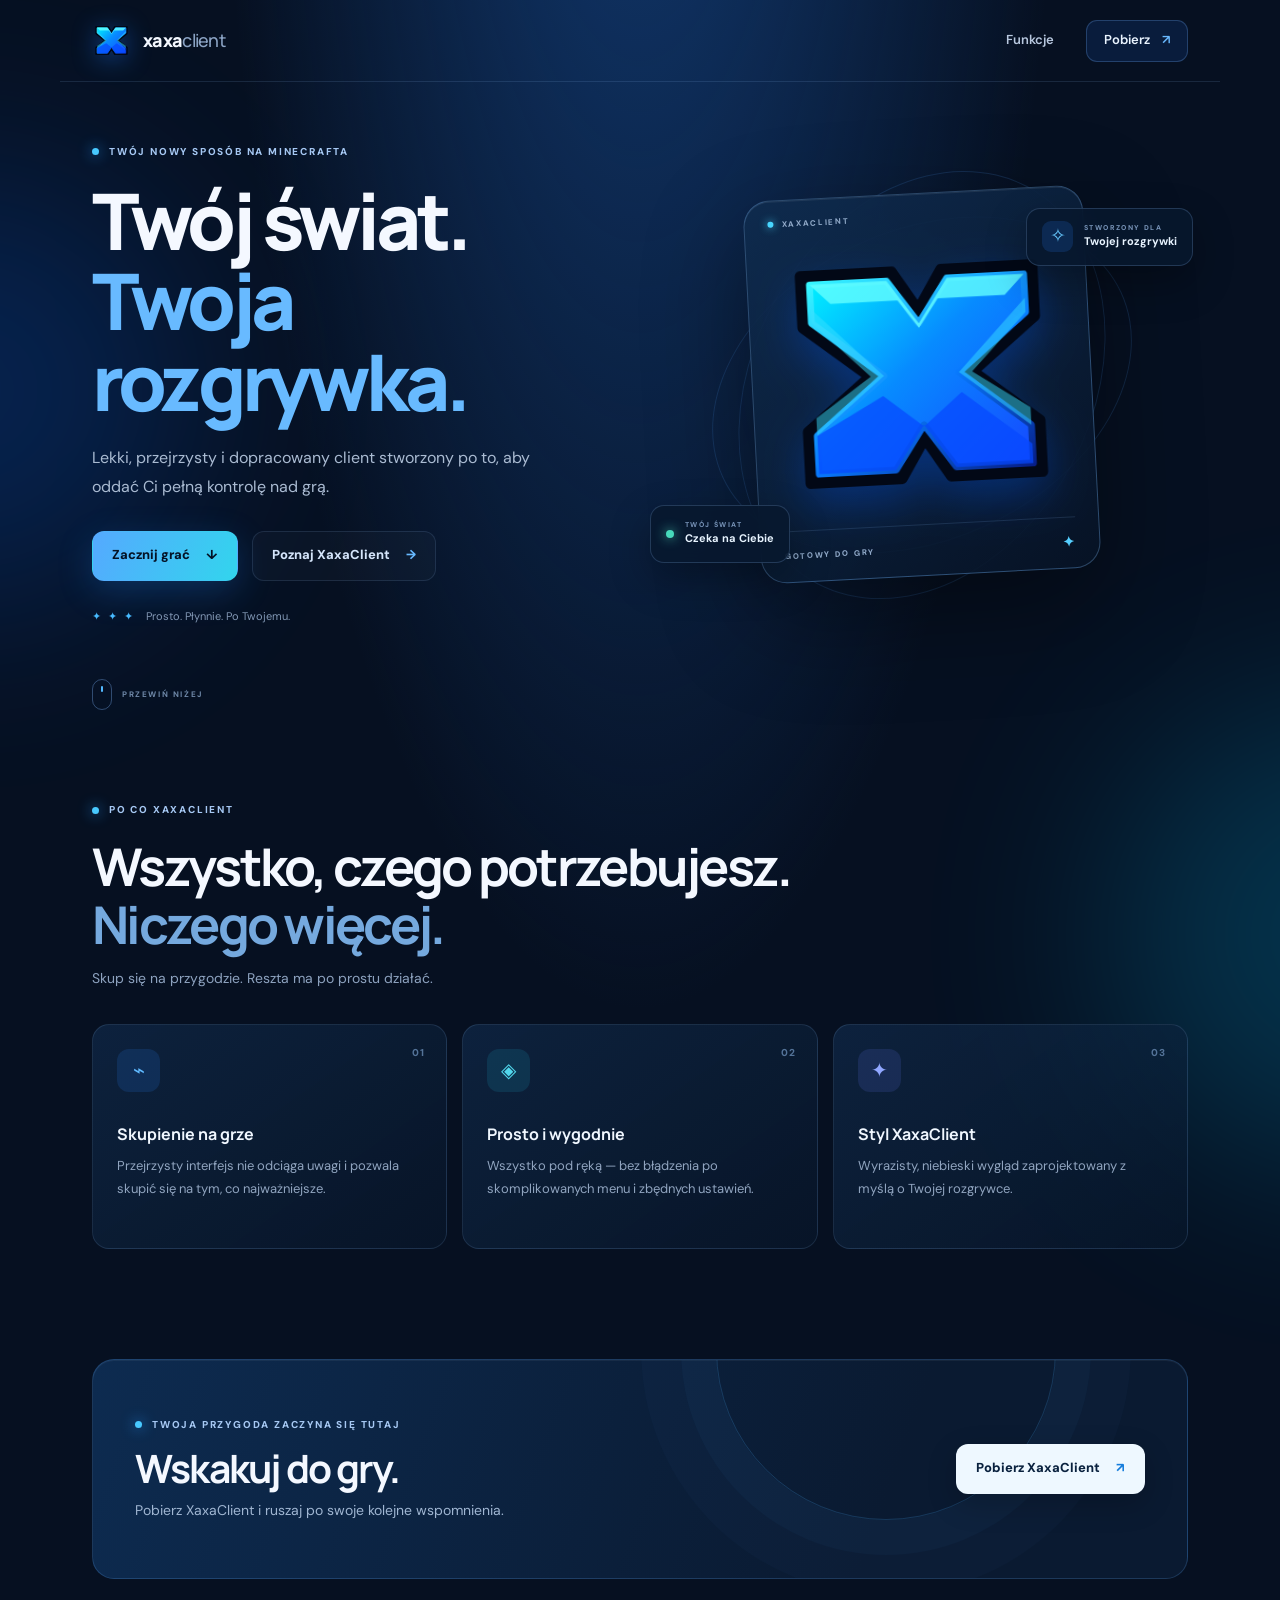
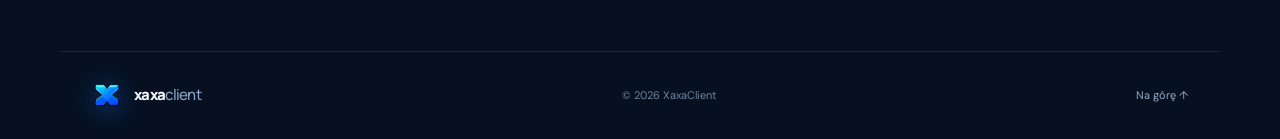
==== commit 5596ef8a: "Apply blue XaxaClient redesign and add provided-style logo to header and browser tab" ====
--- a/index.html
+++ b/index.html
@@ -3,109 +3,59 @@
 <head>
   <meta charset="utf-8">
   <meta name="viewport" content="width=device-width, initial-scale=1">
-  <meta name="theme-color" content="#090a0f">
-  <meta name="description" content="XaxaClient — nowoczesny, lekki i płynny client do Minecrafta.">
-  <title>XaxaClient</title>
+  <meta name="theme-color" content="#071329">
+  <meta name="description" content="XaxaClient — nowoczesny client do Minecrafta. Dołącz do gry w niebieskim stylu.">
+  <title>XaxaClient — Twój świat. Twoja rozgrywka.</title>
+  <link rel="icon" type="image/svg+xml" href="favicon.svg">
+  <link rel="apple-touch-icon" href="favicon.svg">
   <link rel="stylesheet" href="styles.css">
 </head>
 <body>
-  <div class="noise" aria-hidden="true"></div>
+  <div class="background-glow glow-left" aria-hidden="true"></div>
+  <div class="background-glow glow-right" aria-hidden="true"></div>
   <header class="topbar">
-    <a class="brand" href="#top" aria-label="XaxaClient — początek strony">
-      <span class="brand-symbol" aria-hidden="true"><i></i><i></i><i></i><i></i></span>
-      <span>xaxa<span>client</span></span>
+    <a class="brand" href="#home" aria-label="XaxaClient — strona główna">
+      <img src="logo.svg" alt="" class="brand-logo">
+      <span>xaxa<span class="brand-light">client</span></span>
     </a>
-    <nav aria-label="Główna nawigacja">
+    <nav aria-label="Nawigacja główna">
       <a href="#features">Funkcje</a>
-      <a href="#download" class="nav-cta">Pobierz <span aria-hidden="true">↗</span></a>
+      <a href="#download" class="nav-button">Pobierz <span aria-hidden="true">↗</span></a>
     </nav>
   </header>
-
-  <main id="top">
+  <main id="home">
     <section class="hero page-shell">
       <div class="hero-copy">
-        <p class="kicker"><span></span> Minecraft, po prostu lepiej</p>
-        <h1>Twój świat.<br><em>Twoja rozgrywka.</em></h1>
-        <p class="hero-lead">Lekki, przejrzysty i dopracowany client stworzony po to, aby oddać Ci pełną kontrolę nad grą.</p>
+        <p class="eyebrow"><span class="eyebrow-dot"></span> TWÓJ NOWY SPOSÓB NA MINECRAFTA</p>
+        <h1>Twój świat.<br><span>Twoja rozgrywka.</span></h1>
+        <p class="hero-description">Lekki, przejrzysty i dopracowany client stworzony po to, aby oddać Ci pełną kontrolę nad grą.</p>
         <div class="hero-actions">
           <a class="button button-primary" href="#download">Zacznij grać <span aria-hidden="true">↓</span></a>
-          <a class="text-button" href="#features">Poznaj XaxaClient <span aria-hidden="true">→</span></a>
+          <a class="button button-quiet" href="#features">Poznaj XaxaClient <span aria-hidden="true">→</span></a>
         </div>
+        <div class="hero-proof"><span class="proof-stars" aria-hidden="true">✦ ✦ ✦</span><span>Prosto. Płynnie. Po Twojemu.</span></div>
       </div>
-
-      <div class="hero-art" aria-label="Podgląd interfejsu XaxaClient">
-        <div class="glow"></div>
-        <div class="orb orb-one"></div>
-        <div class="orb orb-two"></div>
-        <div class="game-window">
-          <div class="window-head">
-            <div class="window-dots"><i></i><i></i><i></i></div>
-            <span>WIDOK GRY</span>
-            <div class="window-status"><i></i> GOTOWY</div>
-          </div>
-          <div class="game-preview">
-            <div class="sky"></div>
-            <div class="sun"></div>
-            <div class="cloud cloud-a"></div>
-            <div class="cloud cloud-b"></div>
-            <div class="terrain"><i></i><i></i><i></i><i></i><i></i><i></i><i></i><i></i></div>
-            <div class="crosshair"><i></i><b></b></div>
-            <div class="hotbar">
-              <span></span><span></span><span></span><span></span><span></span><span></span><span></span><span></span><span></span>
-            </div>
-          </div>
-        </div>
-        <div class="float-card float-top"><span>✦</span><div><small>STYL</small><strong>Czysty interfejs</strong></div></div>
-        <div class="float-card float-bottom"><i></i><div><small>STATUS</small><strong>Gotowy do gry</strong></div></div>
+      <div class="hero-visual" aria-label="Logo XaxaClient w niebieskiej oprawie">
+        <div class="visual-ring ring-one"></div><div class="visual-ring ring-two"></div>
+        <div class="visual-glow"></div>
+        <div class="logo-tile"><span class="tile-label"><i></i> XAXACLIENT</span><img src="logo.svg" alt="Logo XaxaClient"><span class="tile-caption">GOTOWY DO GRY <b>✦</b></span></div>
+        <div class="float-chip chip-top"><span class="chip-icon">✧</span><span><small>STWORZONY DLA</small><strong>Twojej rozgrywki</strong></span></div>
+        <div class="float-chip chip-bottom"><span class="live-dot"></span><span><small>TWÓJ ŚWIAT</small><strong>Czeka na Ciebie</strong></span></div>
+      </div>
+      <a class="scroll-hint" href="#features" aria-label="Przewiń do funkcji"><span></span> PRZEWIŃ NIŻEJ</a>
+    </section>
+    <section class="features page-shell" id="features">
+      <div class="section-heading"><p class="eyebrow"><span class="eyebrow-dot"></span> PO CO XAXACLIENT</p><h2>Wszystko, czego potrzebujesz.<br><span>Niczego więcej.</span></h2><p>Skup się na przygodzie. Reszta ma po prostu działać.</p></div>
+      <div class="feature-grid">
+        <article class="feature-card"><span class="feature-number">01</span><span class="feature-icon icon-blue">⌁</span><h3>Skupienie na grze</h3><p>Przejrzysty interfejs nie odciąga uwagi i pozwala skupić się na tym, co najważniejsze.</p></article>
+        <article class="feature-card"><span class="feature-number">02</span><span class="feature-icon icon-cyan">◈</span><h3>Prosto i wygodnie</h3><p>Wszystko pod ręką — bez błądzenia po skomplikowanych menu i zbędnych ustawień.</p></article>
+        <article class="feature-card"><span class="feature-number">03</span><span class="feature-icon icon-indigo">✦</span><h3>Styl XaxaClient</h3><p>Wyrazisty, niebieski wygląd zaprojektowany z myślą o Twojej rozgrywce.</p></article>
       </div>
     </section>
-
-    <section class="features page-shell" id="features">
-      <div class="section-intro">
-        <p class="kicker"><span></span> Po co XaxaClient</p>
-        <h2>Wszystko, czego potrzebujesz.<br><em>Niczego więcej.</em></h2>
-      </div>
-      <div class="feature-grid">
-        <article>
-          <div class="feature-number">01</div>
-          <div class="feature-icon violet">⌁</div>
-          <h3>Skupienie na grze</h3>
-          <p>Intuicyjny interfejs nie odciąga uwagi i pozwala być tam, gdzie dzieje się najwięcej.</p>
-        </article>
-        <article>
-          <div class="feature-number">02</div>
-          <div class="feature-icon blue">◈</div>
-          <h3>Prosta konfiguracja</h3>
-          <p>Dopasuj elementy do siebie i ruszaj w drogę bez błądzenia po skomplikowanych menu.</p>
-        </article>
-        <article>
-          <div class="feature-number">03</div>
-          <div class="feature-icon green">✦</div>
-          <h3>Lekka forma</h3>
-          <p>Przejrzysty wygląd i nowoczesny styl — bez niepotrzebnych dodatków.</p>
-        </article>
-      </div>
-    </section>
-
     <section class="download page-shell" id="download">
-      <div class="download-card">
-        <div class="download-orb" aria-hidden="true"></div>
-        <div>
-          <p class="kicker"><span></span> Gotowy do gry</p>
-          <h2>Wejdź do świata XaxaClient.</h2>
-          <p>Pobierz najnowszą wersję i zacznij grać we własnym stylu.</p>
-        </div>
-        <a class="button button-light" href="https://github.com/kobywatel/XaxaClient/releases/tag/Beta">Pobierz teraz <span aria-hidden="true">↗</span></a>
-      </div>
+      <div class="download-card"><div class="download-decoration" aria-hidden="true"></div><div class="download-copy"><p class="eyebrow"><span class="eyebrow-dot"></span> TWOJA PRZYGODA ZACZYNA SIĘ TUTAJ</p><h2>Wskakuj do gry.</h2><p>Pobierz XaxaClient i ruszaj po swoje kolejne wspomnienia.</p></div><a class="button button-download" href="https://github.com/kobywatel/XaxaClient/releases/tag/Beta" target="_blank" rel="noopener noreferrer">Pobierz XaxaClient <span aria-hidden="true">↗</span></a></div>
     </section>
   </main>
-
-  <footer class="page-shell">
-    <a class="brand footer-brand" href="#top">
-      <span class="brand-symbol" aria-hidden="true"><i></i><i></i><i></i><i></i></span>
-      <span>xaxa<span>client</span></span>
-    </a>
-    <p>© 2026 XaxaClient</p>
-  </footer>
+  <footer class="page-shell footer"><a class="brand" href="#home" aria-label="Wróć na początek"><img src="logo.svg" alt="" class="brand-logo"><span>xaxa<span class="brand-light">client</span></span></a><p>© 2026 XaxaClient</p><a class="footer-top" href="#home">Na górę ↑</a></footer>
 </body>
 </html>
--- a/styles.css
+++ b/styles.css
@@ -1,11 +1,11 @@
-@import url('https://fonts.googleapis.com/css2?family=DM+Sans:wght:wght@400;500;600;700&family=Manrope:wght@400;500;600;700;800&display=swap');
-:root{--bg:#090a0f;--panel:#11131b;--text:#f6f5f8;--muted:#9a9aa6;--line:rgba(255,255,255,.08);--violet:#a58cff;--blue:#82b6ff;--green:#9ce6bd}
-*{box-sizing:border-box}html{scroll-behavior:smooth}body{margin:0;min-width:320px;overflow-x:hidden;background:var(--bg);color:var(--text);font-family:'DM Sans',sans-serif;-webkit-font-smoothing:antialiased}.noise{position:fixed;inset:0;z-index:-1;opacity:.025;pointer-events:none;background-image:url("data:image/svg+xml,%3Csvg viewBox='0 0 180 180' xmlns='http://www.w3.org/2000/svg'%3E%3Cfilter id='n'%3E%3CfeTurbulence type='fractalNoise' baseFrequency='.9' numOctaves='3' stitchTiles='stitch'/%3E%3C/filter%3E%3Crect width='100%25' height='100%25' filter='url(%23n)' opacity='.8'/%3E%3C/svg%3E")}.page-shell{max-width:1180px;margin-inline:auto;padding-inline:32px}.topbar{height:82px;max-width:1180px;margin:auto;padding-inline:32px;display:flex;align-items:center;justify-content:space-between;border-bottom:1px solid var(--line)}a{color:inherit;text-decoration:none}.brand{display:flex;align-items:center;gap:11px;font-family:'Manrope',sans-serif;font-size:19px;font-weight:800;letter-spacing:-1px}.brand>span:last-child>span{font-weight:400;color:#aaaab7}.brand-symbol{width:25px;height:25px;display:grid;grid-template-columns:repeat(2,1fr);gap:3px;transform:rotate(-7deg)}.brand-symbol i{border-radius:4px;background:linear-gradient(145deg,#d1c3ff,#8368df)}.brand-symbol i:nth-child(2){opacity:.68}.brand-symbol i:nth-child(3){opacity:.48}.brand-symbol i:nth-child(4){opacity:.82}nav{display:flex;align-items:center;gap:34px;font-size:13px;font-weight:600;color:#aaaab6}nav a{transition:.2s}nav>a:hover{color:#fff}.nav-cta{height:40px;padding:0 15px;display:flex;align-items:center;gap:10px;border:1px solid var(--line);border-radius:10px;color:#fff;background:rgba(255,255,255,.035)}
-.hero{min-height:640px;display:grid;grid-template-columns:48% 52%;align-items:center}.kicker{display:flex;align-items:center;gap:9px;margin:0 0 20px;color:#aaa6bd;font-size:10px;font-weight:800;letter-spacing:1.8px;text-transform:uppercase}.kicker>span{width:7px;height:7px;border-radius:50%;background:var(--violet);box-shadow:0 0 18px var(--violet)}h1,h2,h3,p{margin-top:0}h1,h2,h3{font-family:'Manrope',sans-serif}h1{margin:0 0 24px;font-size:clamp(56px,6.3vw,82px);line-height:.98;letter-spacing:-5px}h1 em,h2 em{color:#9a97a9;font-style:normal}.hero-lead{max-width:470px;margin-bottom:30px;color:#aaaab7;font-size:17px;line-height:1.75}.hero-actions{display:flex;align-items:center;gap:24px}.button{height:52px;padding:0 21px;border-radius:12px;display:inline-flex;align-items:center;justify-content:center;gap:18px;font-size:13px;font-weight:800;transition:transform .2s,box-shadow .2s}.button:hover{transform:translateY(-2px)}.button-primary{color:#111019;background:linear-gradient(135deg,#d9ceff,#a991ec);box-shadow:0 14px 38px rgba(157,130,229,.18)}.text-button{font-size:13px;font-weight:700;color:#b0afbb}.text-button span{margin-left:8px;transition:margin .2s}.text-button:hover span{margin-left:13px}
-.hero-art{height:510px;position:relative;display:grid;place-items:center}.glow{position:absolute;width:420px;height:420px;border-radius:50%;background:radial-gradient(circle,rgba(143,118,226,.19),transparent 68%);filter:blur(8px)}.orb{position:absolute;border:1px solid rgba(255,255,255,.07);border-radius:50%;transform:rotate(-25deg)}.orb-one{width:510px;height:300px}.orb-two{width:380px;height:520px}.game-window{position:absolute;width:min(430px,84%);height:330px;border:1px solid rgba(255,255,255,.14);border-radius:20px;overflow:hidden;background:rgba(17,19,29,.82);box-shadow:0 35px 80px rgba(0,0,0,.42);backdrop-filter:blur(18px);transform:rotate(-2deg)}.window-head{height:48px;padding:0 15px;display:grid;grid-template-columns:1fr auto 1fr;align-items:center;border-bottom:1px solid rgba(255,255,255,.07);color:#777786;font-size:8px;font-weight:800;letter-spacing:1.4px}.window-dots{display:flex;gap:5px}.window-dots i{width:6px;height:6px;border-radius:50%;background:#858591}.window-status{justify-self:end;display:flex;align-items:center;gap:6px}.window-status i{width:5px;height:5px;border-radius:50%;background:#91dfb5;box-shadow:0 0 8px #91dfb5}.game-preview{height:282px;position:relative;overflow:hidden}.sky{position:absolute;inset:0;background:linear-gradient(150deg,#8bb1bd 0%,#d1d2c5 58%,#7e9a78 58%,#5f7556 100%)}.sky:after{content:"";position:absolute;inset:0;background:linear-gradient(0deg,rgba(37,44,38,.2),transparent 65%),linear-gradient(90deg,rgba(42,58,66,.18),transparent)}.sun{position:absolute;width:38px;height:38px;border-radius:50%;top:31px;right:64px;background:#fff9cd;box-shadow:0 0 40px rgba(255,249,205,.8)}.cloud{position:absolute;height:14px;border-radius:20px;background:rgba(255,255,255,.68);filter:blur(.2px)}.cloud:before,.cloud:after{content:"";position:absolute;border-radius:50%;background:inherit}.cloud:before{width:24px;height:24px;left:10px;bottom:0}.cloud:after{width:30px;height:30px;left:30px;bottom:0}.cloud-a{width:88px;top:48px;left:40px}.cloud-b{width:70px;top:82px;right:120px;opacity:.6}.terrain{position:absolute;left:0;right:0;bottom:36px;height:74px;display:flex;align-items:flex-end}.terrain i{flex:1;height:55%;background:#5f7952;border-right:1px solid rgba(0,0,0,.08);border-radius:2px 2px 0 0}.terrain i:nth-child(2n){height:78%;background:#6d865d}.terrain i:nth-child(3n){height:42%;background:#536b49}.crosshair{position:absolute;width:30px;height:30px;left:50%;top:55%;transform:translate(-50%,-50%)}.crosshair i,.crosshair b{position:absolute;background:rgba(255,255,255,.9);box-shadow:0 1px 2px rgba(0,0,0,.4)}.crosshair i{width:20px;height:2px;left:5px;top:14px}.crosshair b{width:2px;height:20px;left:14px;top:5px}.hotbar{position:absolute;bottom:11px;left:50%;transform:translateX(-50%);display:flex;gap:3px;padding:3px;border:2px solid rgba(255,255,255,.25);border-radius:5px;background:rgba(20,23,28,.32)}.hotbar span{width:24px;height:24px;border:1px solid rgba(255,255,255,.16);background:rgba(255,255,255,.06)}.hotbar span:nth-child(2){background:#816449}.hotbar span:nth-child(4){background:#71865c}.float-card{position:absolute;height:58px;padding:0 14px;display:flex;align-items:center;gap:10px;border:1px solid rgba(255,255,255,.13);border-radius:13px;background:rgba(22,24,34,.82);box-shadow:0 18px 40px rgba(0,0,0,.28);backdrop-filter:blur(14px)}.float-card>span{width:31px;height:31px;border-radius:9px;display:grid;place-items:center;color:#b5a2ff;background:rgba(172,143,255,.12)}.float-card div{display:flex;flex-direction:column}.float-card small{color:#777786;font-size:7px;font-weight:800;letter-spacing:1.2px}.float-card strong{font-size:11px}.float-top{right:-8px;top:82px}.float-bottom{left:-4px;bottom:76px}.float-bottom>i{width:8px;height:8px;border-radius:50%;background:#93dfbd;box-shadow:0 0 10px #93dfbd}
-.features{padding-top:70px;padding-bottom:110px}.section-intro{display:flex;justify-content:space-between;align-items:end;margin-bottom:38px}.section-intro .kicker{align-self:flex-start}.section-intro h2{max-width:610px;margin:0;text-align:right;font-size:clamp(38px,5vw,58px);line-height:1.05;letter-spacing:-3px}.feature-grid{display:grid;grid-template-columns:repeat(3,1fr);gap:14px}.feature-grid article{position:relative;min-height:230px;padding:24px;border:1px solid var(--line);border-radius:18px;background:linear-gradient(145deg,rgba(255,255,255,.035),rgba(255,255,255,.012))}.feature-number{position:absolute;right:18px;top:16px;color:#555663;font-family:'Manrope',sans-serif;font-size:11px}.feature-icon{width:43px;height:43px;margin-bottom:38px;border-radius:12px;display:grid;place-items:center;font-size:20px}.feature-icon.violet{background:rgba(165,140,255,.11);color:var(--violet)}.feature-icon.blue{background:rgba(130,182,255,.11);color:var(--blue)}.feature-icon.green{background:rgba(156,230,189,.11);color:var(--green)}.feature-grid h3{margin:0 0 8px;font-size:17px}.feature-grid p{margin:0;color:#9798a5;font-size:14px;line-height:1.7}
-.download{padding-bottom:80px}.download-card{min-height:210px;padding:38px 42px;position:relative;overflow:hidden;display:flex;align-items:center;justify-content:space-between;gap:30px;border:1px solid rgba(255,255,255,.1);border-radius:22px;background:linear-gradient(120deg,#171a27,#10121a)}.download-card>div:not(.download-orb){position:relative;z-index:1}.download-card .kicker{margin-bottom:13px}.download-card h2{margin:0 0 8px;font-size:36px;letter-spacing:-2px}.download-card p:last-child{margin:0;color:#a1a1ad}.download-orb{position:absolute;width:260px;height:260px;right:-70px;border-radius:50%;background:radial-gradient(circle,rgba(167,145,239,.24),transparent 68%);filter:blur(4px)}.button-light{position:relative;z-index:1;flex:none;color:#171720;background:#f4f2f8}.button-light:hover{box-shadow:0 15px 35px rgba(255,255,255,.12)}footer{height:96px;border-top:1px solid var(--line);display:flex;align-items:center;justify-content:space-between}.footer-brand{font-size:15px}.footer-brand .brand-symbol{width:19px;height:19px}footer p{margin:0;color:#686974;font-size:11px}
-@media(max-width:900px){.hero{grid-template-columns:1fr;min-height:auto;padding-top:70px}.hero-art{height:480px}.hero-copy{max-width:700px}.section-intro{display:block}.section-intro h2{text-align:left;margin-top:20px}.download-card h2{font-size:30px}}
-@media(max-width:700px){.topbar{height:70px;padding-inline:20px}.page-shell{padding-inline:20px}nav{gap:14px}.topbar nav>a:first-child{display:none}.brand{font-size:16px}.hero{padding-top:52px}.hero h1{font-size:52px;letter-spacing:-3.5px}.hero-lead{font-size:15px}.hero-actions{align-items:flex-start;gap:16px}.text-button{height:52px;display:flex;align-items:center}.hero-art{height:400px}.game-window{width:min(350px,86%);height:275px}.game-preview{height:227px}.orb-one{width:390px;height:240px}.orb-two{width:300px;height:390px}.float-top{right:-2px;top:48px}.float-bottom{left:0;bottom:45px}.features{padding-top:40px;padding-bottom:70px}.section-intro h2{font-size:38px;letter-spacing:-2px}.feature-grid{grid-template-columns:1fr}.feature-grid article{min-height:205px}.feature-icon{margin-bottom:28px}.download{padding-bottom:50px}.download-card{align-items:flex-start;flex-direction:column;padding:30px 24px}.download-card h2{font-size:27px}.download-card p:last-child{line-height:1.6}.button-light{width:100%}footer{height:82px}.footer-brand{font-size:14px}}
-@media(max-width:420px){.hero h1{font-size:44px}.hero-actions{flex-direction:column}.text-button{height:auto}.hero-art{height:360px}.game-window{height:250px}.game-preview{height:202px}.hotbar span{width:21px;height:21px}.float-card{height:52px}.float-top{top:32px}.float-bottom{bottom:30px}.section-intro h2{font-size:34px}}
+@import url('https://fonts.googleapis.com/css2?family=DM+Sans:wght@400;500;600;700&family=Manrope:wght@400;500;600;700;800&display=swap');
+:root{color-scheme:dark;--bg:#061021;--bg-soft:#091a31;--panel:#0b1c34;--text:#f4f8ff;--muted:#a3b2c8;--blue:#2785ff;--cyan:#3edcff;--line:rgba(151,196,255,.13)}
+*{box-sizing:border-box}html{scroll-behavior:smooth;scroll-padding-top:95px}body{margin:0;min-width:320px;overflow-x:hidden;background:radial-gradient(ellipse at 50% -25%,#123c76 0,transparent 47%),var(--bg);color:var(--text);font-family:'DM Sans',Arial,sans-serif;line-height:1.6;-webkit-font-smoothing:antialiased}a{color:inherit;text-decoration:none}.background-glow{position:absolute;z-index:-1;pointer-events:none;border-radius:50%;filter:blur(100px);opacity:.2}.glow-left{width:440px;height:440px;top:170px;left:-250px;background:#066bff}.glow-right{width:470px;height:470px;top:700px;right:-300px;background:#00b8ed}.page-shell{width:min(1160px,100%);margin-inline:auto;padding-inline:32px}.topbar{height:82px;width:min(1160px,100%);margin:auto;padding-inline:32px;display:flex;align-items:center;justify-content:space-between;border-bottom:1px solid var(--line)}.brand{display:inline-flex;align-items:center;gap:12px;font-family:'Manrope',sans-serif;font-size:18px;font-weight:800;letter-spacing:-.7px}.brand-light{color:#8ba3c4;font-weight:500}.brand-logo{width:39px;height:39px;display:block;object-fit:contain;filter:drop-shadow(0 4px 12px rgba(26,121,255,.42));flex:none}nav{display:flex;align-items:center;gap:32px;color:#b8c8df;font-size:13px;font-weight:600}nav>a{transition:color .2s,background .2s}nav>a:hover{color:white}.nav-button{height:42px;padding:0 17px;display:inline-flex;align-items:center;gap:12px;border:1px solid rgba(115,174,255,.25);border-radius:11px;background:rgba(35,119,255,.12);color:#eaf4ff}.nav-button span{color:#69b9ff}
+.hero{position:relative;min-height:650px;display:grid;grid-template-columns:1fr 1fr;align-items:center;gap:30px;padding-top:30px;padding-bottom:75px}.hero-copy{position:relative;z-index:2;max-width:570px}.eyebrow{display:flex;align-items:center;gap:10px;margin:0 0 20px;color:#a6c8f3;font-size:10px;font-weight:800;letter-spacing:1.8px}.eyebrow-dot{width:7px;height:7px;flex:none;border-radius:50%;background:#48c9ff;box-shadow:0 0 14px #2499ff}h1,h2,h3,p{margin-top:0}h1,h2,h3{font-family:'Manrope','DM Sans',sans-serif}h1{margin:0 0 23px;font-size:clamp(52px,6.1vw,79px);line-height:1.03;letter-spacing:-4.8px;font-weight:800}h1 span{color:#68baff}.hero-description{max-width:480px;margin-bottom:29px;color:#aabbd2;font-size:16px;line-height:1.8}.hero-actions{display:flex;align-items:center;gap:14px}.button{min-height:50px;padding:0 19px;display:inline-flex;align-items:center;justify-content:center;gap:16px;border:1px solid transparent;border-radius:12px;font-size:13px;font-weight:800;transition:transform .2s,box-shadow .2s,border-color .2s}.button:hover{transform:translateY(-2px)}.button-primary{background:linear-gradient(115deg,#55a9ff,#32d5ed);color:#041225;box-shadow:0 10px 35px rgba(27,139,255,.24)}.button-primary:hover{box-shadow:0 15px 40px rgba(27,139,255,.38)}.button-quiet{border-color:var(--line);background:rgba(255,255,255,.025);color:#d5e5fb}.button-quiet span{color:#68baff}.hero-proof{display:flex;align-items:center;gap:11px;margin-top:27px;color:#8298b5;font-size:11px}.proof-stars{color:#47baff;letter-spacing:2px}
+.hero-visual{height:490px;position:relative;display:grid;place-items:center;isolation:isolate}.visual-ring{position:absolute;border:1px solid rgba(82,160,255,.16);border-radius:50%;transform:rotate(-25deg)}.ring-one{width:440px;height:310px}.ring-two{width:340px;height:450px;transform:rotate(28deg)}.visual-glow{position:absolute;width:330px;height:330px;border-radius:50%;background:radial-gradient(circle,rgba(16,123,255,.38),transparent 70%);filter:blur(18px)}.logo-tile{position:relative;width:min(340px,78%);padding:17px 23px 15px;border:1px solid rgba(133,195,255,.28);border-radius:26px;background:linear-gradient(145deg,rgba(15,43,78,.94),rgba(7,19,37,.9));box-shadow:0 35px 100px rgba(0,0,0,.4),inset 0 1px rgba(255,255,255,.08);transform:rotate(-3deg)}.tile-label,.tile-caption{display:flex;align-items:center;justify-content:space-between;color:#91aac9;font-size:8px;font-weight:800;letter-spacing:1.7px}.tile-label{justify-content:flex-start;gap:8px}.tile-label i{width:6px;height:6px;border-radius:50%;background:#48d6ff;box-shadow:0 0 9px #48d6ff}.logo-tile>img{display:block;width:100%;aspect-ratio:1;object-fit:contain;margin:4px auto;filter:drop-shadow(0 18px 22px rgba(0,89,255,.3))}.tile-caption{padding-top:13px;border-top:1px solid rgba(146,195,255,.14)}.tile-caption b{color:#56cfff;font-size:14px}.float-chip{position:absolute;z-index:2;min-height:58px;padding:0 15px;display:flex;align-items:center;gap:11px;border:1px solid rgba(143,194,255,.2);border-radius:14px;background:rgba(8,24,46,.86);box-shadow:0 16px 40px rgba(0,0,0,.3);backdrop-filter:blur(14px)}.float-chip>span:last-child{display:flex;flex-direction:column}.float-chip small{color:#7793b7;font-size:7px;font-weight:800;letter-spacing:1.4px}.float-chip strong{color:#e8f4ff;font-size:11px}.chip-icon{width:31px;height:31px;display:grid;place-items:center;border-radius:9px;background:rgba(39,133,255,.17);color:#68caff;font-size:19px}.chip-top{top:68px;right:-5px}.chip-bottom{bottom:67px;left:-5px}.live-dot{width:8px;height:8px;border-radius:50%;background:#47d9bb;box-shadow:0 0 12px #47d9bb}.scroll-hint{position:absolute;bottom:22px;left:32px;display:flex;align-items:center;gap:10px;color:#6e87a7;font-size:8px;font-weight:800;letter-spacing:1.6px}.scroll-hint>span{width:20px;height:31px;border:1px solid rgba(130,183,255,.35);border-radius:12px}.scroll-hint>span:after{content:'';display:block;width:2px;height:6px;margin:6px auto;background:#52b9ff;border-radius:2px}
+.features{padding-top:70px;padding-bottom:110px}.section-heading{max-width:720px;margin-bottom:34px}.section-heading h2{margin:0 0 13px;font-size:clamp(34px,4.7vw,52px);line-height:1.12;letter-spacing:-2.7px}.section-heading h2 span{color:#75a9de}.section-heading>p:last-child{margin:0;color:#8da2bf;font-size:14px}.feature-grid{display:grid;grid-template-columns:repeat(3,minmax(0,1fr));gap:15px}.feature-card{position:relative;min-height:225px;padding:24px;border:1px solid var(--line);border-radius:17px;background:linear-gradient(145deg,rgba(19,48,83,.57),rgba(8,23,43,.66));transition:transform .2s,border-color .2s,background .2s}.feature-card:hover{transform:translateY(-5px);border-color:rgba(74,164,255,.38);background:linear-gradient(145deg,rgba(22,59,103,.72),rgba(8,23,43,.8))}.feature-number{position:absolute;top:20px;right:21px;color:#547398;font-size:10px;font-weight:800;letter-spacing:1px}.feature-icon{width:43px;height:43px;margin-bottom:30px;display:grid;place-items:center;border-radius:12px;font-size:20px}.icon-blue{color:#60baff;background:rgba(41,137,255,.15)}.icon-cyan{color:#52d8ed;background:rgba(32,194,224,.13)}.icon-indigo{color:#91a7ff;background:rgba(105,119,255,.14)}.feature-card h3{margin:0 0 8px;color:#f0f7ff;font-size:16px}.feature-card p{max-width:320px;margin:0;color:#90a4bf;font-size:13px;line-height:1.75}
+.download{padding-bottom:72px}.download-card{position:relative;min-height:220px;padding:38px 42px;overflow:hidden;display:flex;align-items:center;justify-content:space-between;gap:25px;border:1px solid rgba(100,174,255,.2);border-radius:22px;background:linear-gradient(110deg,#0d2b50,#0a1a31 72%);box-shadow:inset 0 1px rgba(255,255,255,.05)}.download-copy{position:relative;z-index:1}.download-copy .eyebrow{margin-bottom:13px}.download-card h2{margin:0 0 8px;font-size:clamp(28px,4vw,39px);line-height:1.15;letter-spacing:-1.8px}.download-card p:last-child{margin:0;color:#a0b6d2;font-size:14px}.download-decoration{position:absolute;width:340px;height:340px;right:12%;top:-180px;border:1px solid rgba(74,173,255,.2);border-radius:50%;box-shadow:0 0 0 35px rgba(74,173,255,.035),0 0 0 75px rgba(74,173,255,.025)}.button-download{position:relative;z-index:1;flex:none;background:#eef8ff;color:#09213e;box-shadow:0 10px 30px rgba(0,0,0,.2)}.button-download span{color:#167ddc}.footer{min-height:88px;display:flex;align-items:center;justify-content:space-between;border-top:1px solid var(--line)}.footer .brand-logo{width:30px;height:30px}.footer .brand{font-size:15px}.footer p{margin:0;color:#7185a0;font-size:11px}.footer-top{color:#92aac7;font-size:11px}.footer-top:hover{color:#fff}
+@media(max-width:850px){.hero{min-height:0;grid-template-columns:1fr;gap:0;padding-top:76px;padding-bottom:90px}.hero-copy{max-width:650px}.hero-visual{height:450px}.scroll-hint{bottom:24px}.features{padding-top:45px}.section-heading h2{font-size:42px}}
+@media(max-width:640px){.page-shell{padding-inline:21px}.topbar{height:70px;padding-inline:21px}.brand{font-size:16px;gap:9px}.brand-logo{width:34px;height:34px}nav{gap:12px;font-size:12px}nav>a:first-child{display:none}.nav-button{height:38px;padding-inline:13px}.hero{padding-top:62px;padding-bottom:77px}.eyebrow{font-size:9px;letter-spacing:1.35px}.hero h1{font-size:clamp(43px,11vw,65px);letter-spacing:-3px}.hero-description{font-size:15px}.hero-actions{align-items:flex-start;gap:10px}.button{min-height:48px;padding-inline:14px;gap:10px;font-size:12px}.hero-proof{margin-top:21px}.hero-visual{height:385px}.logo-tile{width:min(290px,74%);border-radius:22px}.ring-one{width:350px;height:250px}.ring-two{width:280px;height:370px}.float-chip{min-height:52px;padding-inline:11px}.chip-top{right:-2px;top:40px}.chip-bottom{left:-2px;bottom:42px}.features{padding-top:35px;padding-bottom:72px}.section-heading h2{font-size:clamp(31px,8vw,42px);letter-spacing:-1.9px}.feature-grid{grid-template-columns:1fr;gap:11px}.feature-card{min-height:0;padding:20px}.feature-icon{margin-bottom:21px}.download{padding-bottom:48px}.download-card{padding:27px 22px;align-items:flex-start;flex-direction:column;gap:22px}.download-card h2{font-size:31px}.button-download{width:100%}.footer{min-height:78px}.footer-top{display:none}}
+@media(max-width:390px){.hero-actions{flex-wrap:wrap}.hero-visual{height:340px}.logo-tile{width:70%}.float-chip{transform:scale(.9)}.chip-top{right:-12px}.chip-bottom{left:-12px}.footer .brand{font-size:13px}}
 @media(prefers-reduced-motion:reduce){html{scroll-behavior:auto}*,*:before,*:after{transition:none!important}}
